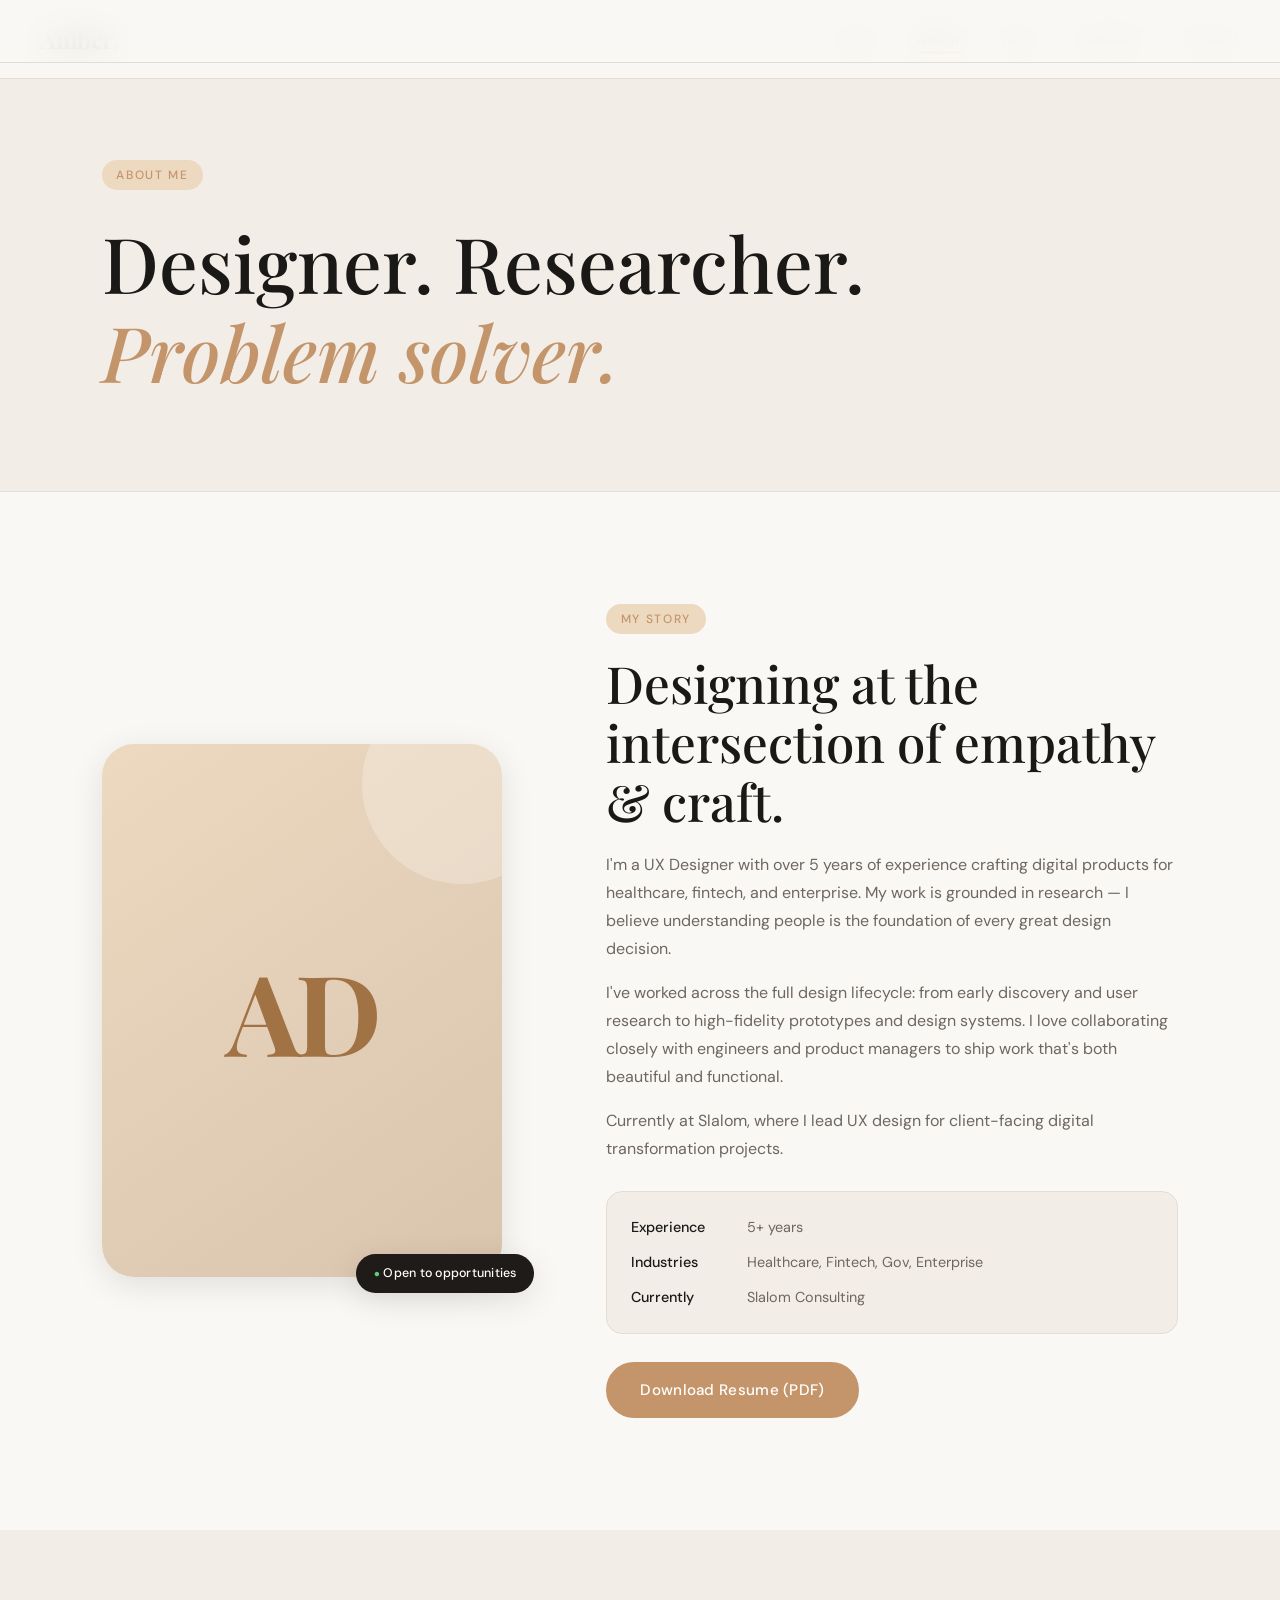
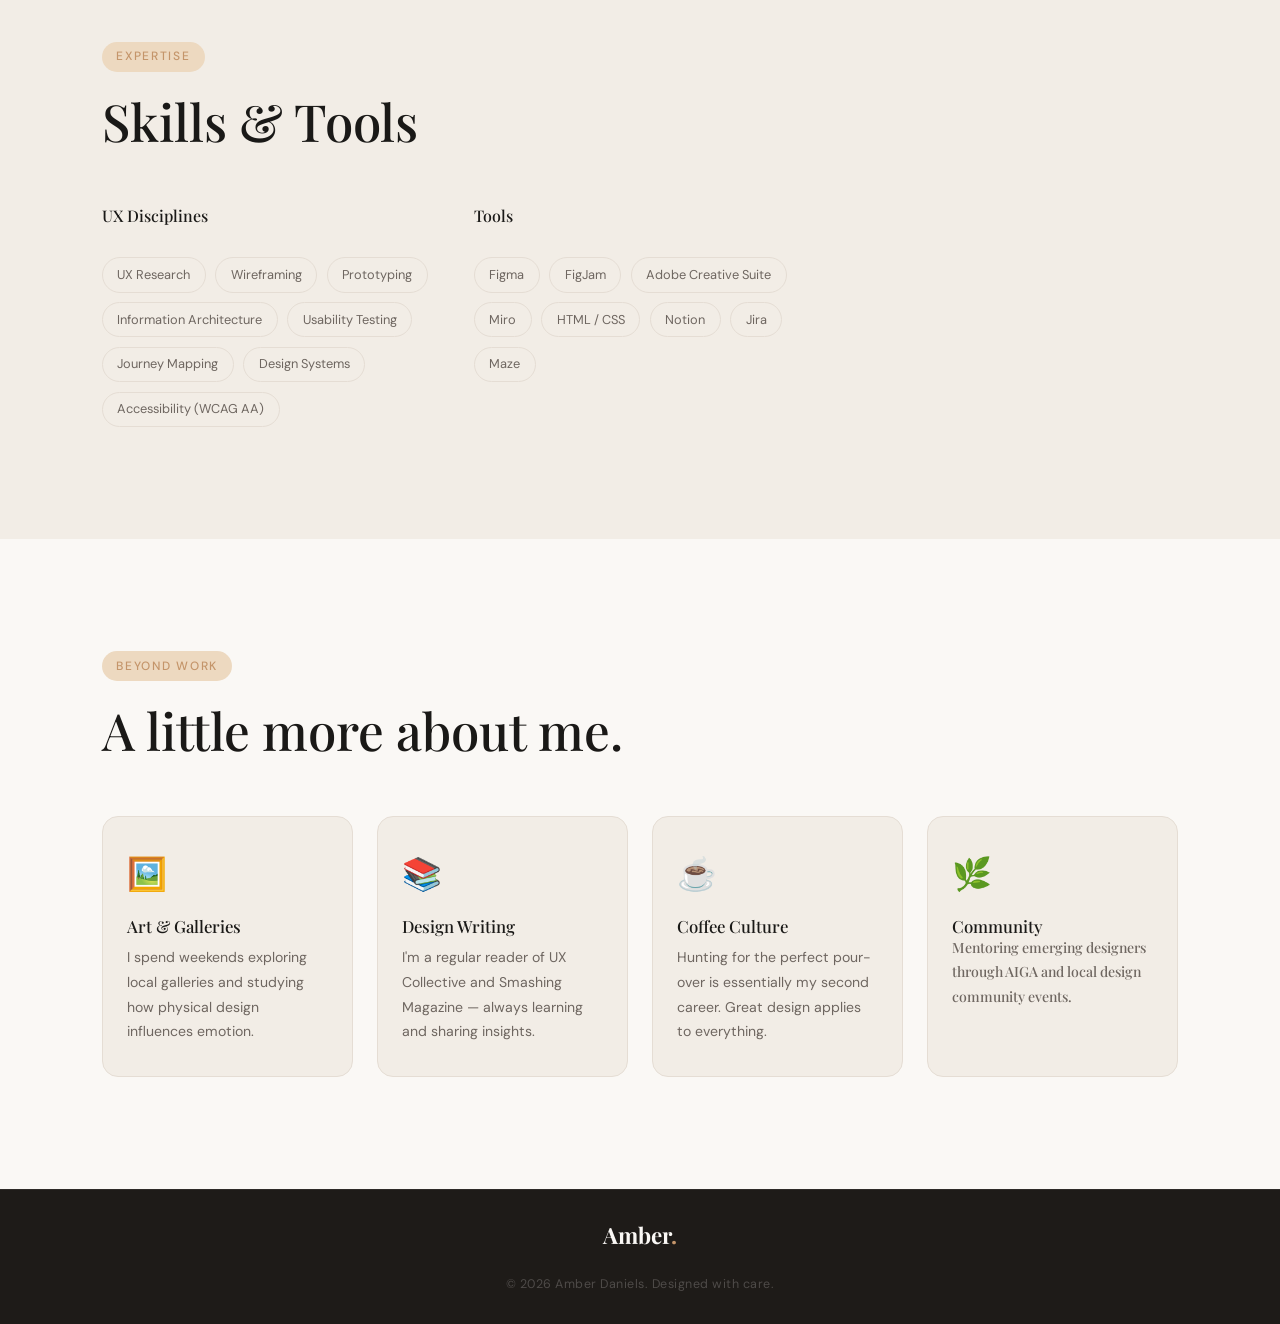
==== about.html @ ccea14ee "feat: expand to full UX portfolio per PRD — multi-page site, weather widget, contact form, case stud" ====
<!DOCTYPE html>
<html lang="en">
<head>
  <meta charset="UTF-8" />
  <meta name="viewport" content="width=device-width, initial-scale=1.0" />
  <title>About — Amber Daniels, UX Designer</title>
  <meta name="description" content="Learn about Amber Daniels — a UX Designer with a passion for human-centered design, research, and accessibility." />
  <meta property="og:title" content="About — Amber Daniels, UX Designer" />
  <meta property="og:type" content="website" />
  <link rel="preconnect" href="https://fonts.googleapis.com" />
  <link rel="preconnect" href="https://fonts.gstatic.com" crossorigin />
  <link href="https://fonts.googleapis.com/css2?family=Playfair+Display:ital,wght@0,400;0,500;0,700;1,400&family=DM+Sans:opsz,wght@9..40,300;9..40,400;9..40,500&display=swap" rel="stylesheet" />
  <link rel="stylesheet" href="css/styles.css" />
</head>
<body>

  <!-- ── Navigation ── -->
  <nav aria-label="Main navigation">
    <a href="index.html" class="nav-logo">Amber<span>.</span></a>
    <ul class="nav-links">
      <li><a href="index.html">Home</a></li>
      <li><a href="about.html" class="nav-active">About</a></li>
      <li><a href="work.html">Work</a></li>
      <li><a href="feedback.html">Feedback</a></li>
      <li><a href="contact.html">Contact</a></li>
    </ul>
  </nav>

  <!-- ── Page Hero ── -->
  <section class="page-hero">
    <div class="container">
      <span class="section-tag">About Me</span>
      <h1>Designer. Researcher.<br><em>Problem solver.</em></h1>
    </div>
  </section>

  <!-- ── Bio & Photo ── -->
  <section class="section about-section">
    <div class="container about-grid">

      <div class="about-visual">
        <div class="about-img-placeholder" aria-label="Amber Daniels profile photo">AD</div>
        <div class="about-tag-pill">Open to opportunities</div>
      </div>

      <div class="about-text">
        <span class="section-tag">My Story</span>
        <h2>Designing at the intersection of empathy &amp; craft.</h2>
        <p>I'm a UX Designer with over 5 years of experience crafting digital products for healthcare, fintech, and enterprise. My work is grounded in research — I believe understanding people is the foundation of every great design decision.</p>
        <p>I've worked across the full design lifecycle: from early discovery and user research to high-fidelity prototypes and design systems. I love collaborating closely with engineers and product managers to ship work that's both beautiful and functional.</p>
        <p>Currently at Slalom, where I lead UX design for client-facing digital transformation projects.</p>

        <div class="about-details">
          <div class="about-detail-item">
            <span class="about-detail-label">Experience</span>
            <span>5+ years</span>
          </div>
          <div class="about-detail-item">
            <span class="about-detail-label">Industries</span>
            <span>Healthcare, Fintech, Gov, Enterprise</span>
          </div>
          <div class="about-detail-item">
            <span class="about-detail-label">Currently</span>
            <span>Slalom Consulting</span>
          </div>
        </div>

        <a href="#" class="btn" download>Download Resume (PDF)</a>
      </div>

    </div>
  </section>

  <!-- ── Skills ── -->
  <section class="section skills-section">
    <div class="container">
      <div class="section-header">
        <span class="section-tag">Expertise</span>
        <h2>Skills &amp; Tools</h2>
      </div>
      <div class="skills-categories">

        <div class="skills-group">
          <h3>UX Disciplines</h3>
          <div class="skills-list">
            <span class="skill-chip">UX Research</span>
            <span class="skill-chip">Wireframing</span>
            <span class="skill-chip">Prototyping</span>
            <span class="skill-chip">Information Architecture</span>
            <span class="skill-chip">Usability Testing</span>
            <span class="skill-chip">Journey Mapping</span>
            <span class="skill-chip">Design Systems</span>
            <span class="skill-chip">Accessibility (WCAG AA)</span>
          </div>
        </div>

        <div class="skills-group">
          <h3>Tools</h3>
          <div class="skills-list">
            <span class="skill-chip">Figma</span>
            <span class="skill-chip">FigJam</span>
            <span class="skill-chip">Adobe Creative Suite</span>
            <span class="skill-chip">Miro</span>
            <span class="skill-chip">HTML / CSS</span>
            <span class="skill-chip">Notion</span>
            <span class="skill-chip">Jira</span>
            <span class="skill-chip">Maze</span>
          </div>
        </div>

      </div>
    </div>
  </section>

  <!-- ── Personal Interests ── -->
  <section class="section interests-section">
    <div class="container">
      <div class="section-header">
        <span class="section-tag">Beyond Work</span>
        <h2>A little more about me.</h2>
      </div>
      <div class="interests-grid">
        <div class="interest-card">
          <span class="interest-icon" aria-hidden="true">🖼️</span>
          <h3>Art &amp; Galleries</h3>
          <p>I spend weekends exploring local galleries and studying how physical design influences emotion.</p>
        </div>
        <div class="interest-card">
          <span class="interest-icon" aria-hidden="true">📚</span>
          <h3>Design Writing</h3>
          <p>I'm a regular reader of UX Collective and Smashing Magazine — always learning and sharing insights.</p>
        </div>
        <div class="interest-card">
          <span class="interest-icon" aria-hidden="true">☕</span>
          <h3>Coffee Culture</h3>
          <p>Hunting for the perfect pour-over is essentially my second career. Great design applies to everything.</p>
        </div>
        <div class="interest-card">
          <span class="interest-icon" aria-hidden="true">🌿</span>
          <h3>Community</span>
          <p>Mentoring emerging designers through AIGA and local design community events.</p>
        </div>
      </div>
    </div>
  </section>

  <!-- ── Footer ── -->
  <footer>
    <div class="container footer-inner">
      <div class="footer-logo">Amber<span>.</span></div>
      <nav class="footer-nav" aria-label="Footer navigation">
        <a href="about.html">About</a>
        <a href="work.html">Work</a>
        <a href="feedback.html">Feedback</a>
        <a href="contact.html">Contact</a>
      </nav>
      <p class="footer-copy">&copy; 2026 Amber Daniels. Designed with care.</p>
    </div>
  </footer>

</body>
</html>
---- css/styles.css ----
/* ========================================
   AMBER DANIELS — UX Portfolio
   ======================================== */

*, *::before, *::after {
  box-sizing: border-box;
  margin: 0;
  padding: 0;
}

:root {
  --bg:           #FAF8F5;
  --bg-alt:       #F2EDE6;
  --bg-dark:      #1E1B18;
  --text:         #1A1917;
  --text-muted:   #6E6660;
  --accent:       #C4956A;
  --accent-light: #EDD9C0;
  --accent-dark:  #A07244;
  --border:       #E5DDD4;
  --radius-sm:    8px;
  --radius-md:    16px;
  --radius-lg:    32px;
  --radius-full:  9999px;
  --transition:   0.3s cubic-bezier(0.4, 0, 0.2, 1);
  --shadow-sm:    0 2px 8px rgba(0,0,0,0.06);
  --shadow-md:    0 8px 32px rgba(0,0,0,0.10);
  --shadow-lg:    0 24px 64px rgba(0,0,0,0.12);
  --max-width:    1140px;
}

html {
  scroll-behavior: smooth;
  font-size: 16px;
}

body {
  background-color: var(--bg);
  color: var(--text);
  font-family: 'DM Sans', sans-serif;
  font-weight: 400;
  line-height: 1.6;
  -webkit-font-smoothing: antialiased;
}

/* ── Typography ───────────────────────── */

h1, h2, h3 {
  font-family: 'Playfair Display', Georgia, serif;
  line-height: 1.15;
  font-weight: 500;
}

h1 { font-size: clamp(2.4rem, 5.5vw, 4.5rem); }
h2 { font-size: clamp(1.8rem, 3.5vw, 3rem); }
h3 { font-size: 1.25rem; }

em { font-style: italic; color: var(--accent); }

p {
  color: var(--text-muted);
  line-height: 1.75;
}

a { color: inherit; text-decoration: none; }

/* ── Layout Helpers ───────────────────── */

.container {
  width: 100%;
  max-width: var(--max-width);
  margin: 0 auto;
  padding: 0 2rem;
}

.section {
  padding: 7rem 0;
}

.section-sm {
  padding: 3rem 0;
}

.section-tag {
  display: inline-block;
  font-size: 0.75rem;
  font-weight: 500;
  letter-spacing: 0.14em;
  text-transform: uppercase;
  color: var(--accent);
  background: var(--accent-light);
  padding: 0.35rem 0.9rem;
  border-radius: var(--radius-full);
  margin-bottom: 1.25rem;
}

.section-header {
  margin-bottom: 3.5rem;
}

.section-header p {
  margin-top: 0.75rem;
  max-width: 52ch;
}

.section-cta {
  text-align: center;
  margin-top: 3rem;
}

/* ── Focus Styles (Accessibility) ─────── */

:focus-visible {
  outline: 2.5px solid var(--accent);
  outline-offset: 3px;
  border-radius: var(--radius-sm);
}

/* ── Buttons ──────────────────────────── */

.btn {
  display: inline-flex;
  align-items: center;
  gap: 0.5rem;
  background: var(--accent);
  color: #fff;
  font-family: 'DM Sans', sans-serif;
  font-size: 0.95rem;
  font-weight: 500;
  padding: 0.85rem 2rem;
  border-radius: var(--radius-full);
  border: 2px solid var(--accent);
  cursor: pointer;
  transition: background var(--transition), transform var(--transition), box-shadow var(--transition);
  letter-spacing: 0.02em;
}

.btn:hover {
  background: var(--accent-dark);
  border-color: var(--accent-dark);
  transform: translateY(-2px);
  box-shadow: 0 8px 24px rgba(196, 149, 106, 0.35);
}

.btn-outline {
  background: transparent;
  color: var(--accent);
}

.btn-outline:hover {
  background: var(--accent);
  color: #fff;
}

/* ── Navigation ───────────────────────── */

nav {
  position: fixed;
  top: 0;
  left: 0;
  right: 0;
  z-index: 100;
  display: flex;
  align-items: center;
  justify-content: space-between;
  padding: 1.25rem 2.5rem;
  background: rgba(250, 248, 245, 0.88);
  backdrop-filter: blur(16px);
  -webkit-backdrop-filter: blur(16px);
  border-bottom: 1px solid var(--border);
}

.nav-logo {
  font-family: 'Playfair Display', serif;
  font-size: 1.5rem;
  font-weight: 700;
  color: var(--text);
  letter-spacing: -0.02em;
}

.nav-logo span { color: var(--accent); }

.nav-links {
  list-style: none;
  display: flex;
  gap: 2rem;
}

.nav-links a {
  font-size: 0.9rem;
  font-weight: 400;
  color: var(--text-muted);
  letter-spacing: 0.02em;
  transition: color var(--transition);
  position: relative;
  padding-bottom: 2px;
}

.nav-links a::after {
  content: '';
  position: absolute;
  left: 0;
  bottom: -3px;
  width: 0;
  height: 1.5px;
  background: var(--accent);
  transition: width var(--transition);
}

.nav-links a:hover,
.nav-links a.nav-active {
  color: var(--text);
}

.nav-links a.nav-active::after,
.nav-links a:hover::after {
  width: 100%;
}

/* ── Page Hero (inner pages) ──────────── */

.page-hero {
  padding: 10rem 0 5rem;
  background: var(--bg-alt);
  border-bottom: 1px solid var(--border);
}

.page-hero h1 {
  margin-top: 0.5rem;
  margin-bottom: 1rem;
}

.page-hero p {
  font-size: 1.1rem;
  max-width: 50ch;
}

.back-link {
  display: inline-block;
  font-size: 0.9rem;
  color: var(--text-muted);
  margin-bottom: 1.5rem;
  transition: color var(--transition);
}

.back-link:hover { color: var(--accent); }

/* ── Hero (Home) ──────────────────────── */

.hero {
  min-height: 100vh;
  display: flex;
  align-items: center;
  justify-content: space-between;
  gap: 4rem;
  padding: 8rem 3rem 5rem;
  max-width: var(--max-width);
  margin: 0 auto;
  position: relative;
}

.hero-content {
  position: relative;
  z-index: 2;
  max-width: 580px;
  flex-shrink: 0;
}

.hero-eyebrow {
  display: inline-block;
  font-size: 0.8rem;
  font-weight: 500;
  letter-spacing: 0.16em;
  text-transform: uppercase;
  color: var(--accent);
  margin-bottom: 1.5rem;
}

.hero h1 { margin-bottom: 1.5rem; letter-spacing: -0.02em; }
.hero p  { font-size: 1.1rem; margin-bottom: 2.5rem; max-width: 46ch; }

.hero-ctas {
  display: flex;
  gap: 1rem;
  flex-wrap: wrap;
}

/* Profile area */
.hero-profile {
  position: relative;
  flex-shrink: 0;
}

.profile-img-wrap {
  position: relative;
  z-index: 2;
}

.profile-img-placeholder {
  width: 340px;
  height: 420px;
  border-radius: var(--radius-lg);
  background: linear-gradient(145deg, var(--accent-light) 0%, #D9C4AE 100%);
  display: flex;
  align-items: center;
  justify-content: center;
  font-family: 'Playfair Display', serif;
  font-size: 5rem;
  font-weight: 700;
  color: var(--accent-dark);
  letter-spacing: -0.04em;
  box-shadow: var(--shadow-lg);
  position: relative;
  overflow: hidden;
}

.profile-img-placeholder::before {
  content: '';
  position: absolute;
  width: 180px;
  height: 180px;
  border-radius: 50%;
  background: rgba(255,255,255,0.25);
  top: -50px;
  right: -50px;
}

/* Decorative circles */
.hero-decoration {
  position: absolute;
  inset: 0;
  pointer-events: none;
}

.circle {
  position: absolute;
  border-radius: 50%;
}

.circle-1 {
  width: 400px;
  height: 400px;
  right: -80px;
  top: 50%;
  transform: translateY(-50%);
  background: radial-gradient(circle at 30% 30%, var(--accent-light), transparent 70%);
  opacity: 0.5;
}

.circle-2 {
  width: 220px;
  height: 220px;
  right: 120px;
  top: 60%;
  transform: translateY(-50%);
  background: radial-gradient(circle, var(--accent-light), transparent 70%);
  opacity: 0.35;
  animation: float 6s ease-in-out infinite;
}

@keyframes float {
  0%, 100% { transform: translateY(-50%) translateX(0); }
  50%       { transform: translateY(-55%) translateX(-12px); }
}

/* ── Quick Intro Strip ────────────────── */

.intro-strip {
  background: var(--bg-dark);
  color: #fff;
}

.intro-grid {
  display: grid;
  grid-template-columns: repeat(4, 1fr);
  gap: 2rem;
}

.intro-item {
  display: flex;
  flex-direction: column;
  gap: 0.4rem;
}

.intro-icon { font-size: 1.6rem; }

.intro-item strong {
  font-size: 1rem;
  font-weight: 500;
  color: #fff;
}

.intro-item p {
  font-size: 0.85rem;
  color: rgba(255,255,255,0.5);
  max-width: none;
}

/* ── Work / Portfolio ─────────────────── */

.work-section { background: var(--bg-alt); }

.work-grid {
  display: grid;
  grid-template-columns: repeat(auto-fill, minmax(300px, 1fr));
  gap: 2rem;
}

.work-grid--full {
  grid-template-columns: 1fr;
  max-width: 800px;
}

.work-card {
  background: var(--bg);
  border-radius: var(--radius-md);
  overflow: hidden;
  border: 1px solid var(--border);
  transition: transform var(--transition), box-shadow var(--transition);
}

.work-card--large .work-card-img {
  aspect-ratio: 16 / 7;
}

.work-card:hover {
  transform: translateY(-6px);
  box-shadow: var(--shadow-lg);
}

.work-card-img-link {
  display: block;
}

.work-card-img {
  width: 100%;
  aspect-ratio: 4 / 3;
  position: relative;
  overflow: hidden;
  display: flex;
  align-items: center;
  justify-content: center;
}

.work-card-hover-label {
  position: absolute;
  inset: 0;
  display: flex;
  align-items: center;
  justify-content: center;
  font-size: 0.85rem;
  font-weight: 500;
  letter-spacing: 0.05em;
  color: var(--text);
  background: rgba(250, 248, 245, 0.75);
  opacity: 0;
  transition: opacity var(--transition);
  backdrop-filter: blur(4px);
}

.work-card:hover .work-card-hover-label { opacity: 1; }

.work-card-body { padding: 1.75rem; }

.work-tag {
  font-size: 0.72rem;
  font-weight: 500;
  letter-spacing: 0.12em;
  text-transform: uppercase;
  color: var(--accent);
  display: block;
  margin-bottom: 0.6rem;
}

.work-card-body h3 { margin-bottom: 0.5rem; }

.work-card-body p {
  font-size: 0.9rem;
  max-width: none;
  margin-bottom: 1rem;
}

.work-meta {
  display: flex;
  gap: 1.25rem;
  flex-wrap: wrap;
  font-size: 0.8rem;
  color: var(--text-muted);
  margin-bottom: 1.25rem;
  border-top: 1px solid var(--border);
  padding-top: 1rem;
}

.work-card-link {
  font-size: 0.88rem;
  font-weight: 500;
  color: var(--accent);
  letter-spacing: 0.04em;
  transition: color var(--transition);
}

.work-card-link:hover { color: var(--accent-dark); }

/* ── About Page ───────────────────────── */

.about-section { background: var(--bg); }

.about-grid {
  display: grid;
  grid-template-columns: 1fr 1.5fr;
  gap: 6rem;
  align-items: start;
}

.about-visual { position: relative; }

.about-img-placeholder {
  width: 100%;
  aspect-ratio: 3 / 4;
  max-width: 400px;
  background: linear-gradient(145deg, var(--accent-light) 0%, #D9C4AE 100%);
  border-radius: var(--radius-lg);
  display: flex;
  align-items: center;
  justify-content: center;
  font-family: 'Playfair Display', serif;
  font-size: 6rem;
  font-weight: 700;
  color: var(--accent-dark);
  letter-spacing: -0.04em;
  box-shadow: var(--shadow-md);
  position: relative;
  overflow: hidden;
}

.about-img-placeholder::before {
  content: '';
  position: absolute;
  width: 200px;
  height: 200px;
  border-radius: 50%;
  background: rgba(255,255,255,0.25);
  top: -60px;
  right: -60px;
}

.about-tag-pill {
  position: absolute;
  bottom: -1rem;
  right: -1rem;
  background: var(--bg-dark);
  color: #fff;
  font-size: 0.78rem;
  font-weight: 500;
  padding: 0.6rem 1.1rem;
  border-radius: var(--radius-full);
  white-space: nowrap;
  box-shadow: var(--shadow-md);
  letter-spacing: 0.02em;
}

.about-tag-pill::before {
  content: '● ';
  color: #5ECC7B;
  font-size: 0.65rem;
}

.about-text h2 { margin-bottom: 1.25rem; }
.about-text p  { margin-bottom: 1rem; max-width: none; }

.about-details {
  display: flex;
  flex-direction: column;
  gap: 0.75rem;
  margin: 1.75rem 0;
  padding: 1.5rem;
  background: var(--bg-alt);
  border-radius: var(--radius-md);
  border: 1px solid var(--border);
}

.about-detail-item {
  display: flex;
  gap: 1rem;
  font-size: 0.9rem;
}

.about-detail-label {
  font-weight: 500;
  color: var(--text);
  min-width: 100px;
  flex-shrink: 0;
}

.about-detail-item span:last-child {
  color: var(--text-muted);
}

/* ── Skills Section ───────────────────── */

.skills-section { background: var(--bg-alt); }

.skills-categories {
  display: grid;
  grid-template-columns: repeat(auto-fill, minmax(320px, 1fr));
  gap: 2.5rem;
}

.skills-group h3 {
  margin-bottom: 1.25rem;
  font-size: 1rem;
  color: var(--text);
}

.skills-list {
  display: flex;
  flex-wrap: wrap;
  gap: 0.6rem;
}

.skill-chip {
  font-size: 0.8rem;
  font-weight: 400;
  color: var(--text-muted);
  background: var(--bg);
  border: 1px solid var(--border);
  padding: 0.4rem 0.9rem;
  border-radius: var(--radius-full);
  transition: background var(--transition), color var(--transition), border-color var(--transition);
}

.skill-chip:hover {
  background: var(--accent-light);
  color: var(--accent-dark);
  border-color: var(--accent-light);
}

/* ── Interests ────────────────────────── */

.interests-section { background: var(--bg); }

.interests-grid {
  display: grid;
  grid-template-columns: repeat(auto-fill, minmax(220px, 1fr));
  gap: 1.5rem;
}

.interest-card {
  background: var(--bg-alt);
  border: 1px solid var(--border);
  border-radius: var(--radius-md);
  padding: 2rem 1.5rem;
  transition: transform var(--transition), box-shadow var(--transition);
}

.interest-card:hover {
  transform: translateY(-4px);
  box-shadow: var(--shadow-sm);
}

.interest-icon {
  font-size: 2rem;
  display: block;
  margin-bottom: 1rem;
}

.interest-card h3 {
  margin-bottom: 0.6rem;
  font-size: 1.05rem;
}

.interest-card p {
  font-size: 0.88rem;
  max-width: none;
}

/* ── Weather Widget ───────────────────── */

.weather-section { background: var(--bg); border-top: 1px solid var(--border); border-bottom: 1px solid var(--border); }

.weather-widget {
  display: flex;
  justify-content: center;
}

.weather-inner {
  display: inline-flex;
  align-items: center;
  gap: 1.25rem;
  background: var(--bg-alt);
  border: 1px solid var(--border);
  border-radius: var(--radius-full);
  padding: 0.85rem 1.75rem;
  box-shadow: var(--shadow-sm);
}

.weather-icon { font-size: 2rem; }

.weather-info {
  display: flex;
  flex-direction: column;
  gap: 0.1rem;
}

.weather-temp {
  font-family: 'Playfair Display', serif;
  font-size: 1.4rem;
  font-weight: 500;
  color: var(--text);
}

.weather-desc {
  font-size: 0.82rem;
  color: var(--text-muted);
}

.weather-location {
  font-size: 0.78rem;
  color: var(--text-muted);
}

.weather-loading {
  font-size: 0.85rem;
  color: var(--text-muted);
  padding: 0.85rem 1.75rem;
}

/* ── Testimonials / Feedback ──────────── */

.feedback-preview-section { background: var(--bg-alt); }
.feedback-section { background: var(--bg); }

.feedback-category {
  margin-bottom: 4rem;
}

.feedback-category:last-child { margin-bottom: 0; }

.feedback-category-title {
  font-family: 'DM Sans', sans-serif;
  font-size: 0.78rem;
  font-weight: 500;
  letter-spacing: 0.14em;
  text-transform: uppercase;
  color: var(--text-muted);
  margin-bottom: 1.5rem;
  padding-bottom: 0.75rem;
  border-bottom: 1px solid var(--border);
}

.quotes-grid {
  display: grid;
  gap: 1.5rem;
}

.quotes-grid--2 { grid-template-columns: repeat(auto-fill, minmax(320px, 1fr)); }
.quotes-grid--3 { grid-template-columns: repeat(auto-fill, minmax(280px, 1fr)); }

.quote-card {
  background: var(--bg);
  border: 1px solid var(--border);
  border-radius: var(--radius-md);
  padding: 2rem;
  transition: transform var(--transition), box-shadow var(--transition);
}

.feedback-preview-section .quote-card { background: var(--bg-alt); }

.quote-card:hover {
  transform: translateY(-4px);
  box-shadow: var(--shadow-md);
}

.quote-text {
  font-size: 1rem;
  color: var(--text);
  line-height: 1.7;
  font-style: italic;
  margin-bottom: 1.5rem;
  max-width: none;
}

.quote-author {
  display: flex;
  align-items: center;
  gap: 0.85rem;
}

.quote-avatar {
  width: 40px;
  height: 40px;
  border-radius: 50%;
  background: var(--accent-light);
  color: var(--accent-dark);
  font-size: 0.72rem;
  font-weight: 600;
  display: flex;
  align-items: center;
  justify-content: center;
  letter-spacing: 0.04em;
  flex-shrink: 0;
}

.quote-author strong {
  display: block;
  font-size: 0.9rem;
  color: var(--text);
}

.quote-author span {
  display: block;
  font-size: 0.78rem;
  color: var(--text-muted);
}

/* ── Contact Page ─────────────────────── */

.contact-page-section { background: var(--bg); }

.contact-page-grid {
  display: grid;
  grid-template-columns: 1.3fr 1fr;
  gap: 6rem;
  align-items: start;
}

.contact-form-wrap h2 { margin-bottom: 1.75rem; }

.contact-form {
  display: flex;
  flex-direction: column;
  gap: 1.25rem;
}

.form-group {
  display: flex;
  flex-direction: column;
  gap: 0.4rem;
}

.form-group label {
  font-size: 0.88rem;
  font-weight: 500;
  color: var(--text);
}

.form-group label span { color: var(--accent); }

.form-group input,
.form-group textarea {
  width: 100%;
  padding: 0.8rem 1rem;
  font-family: 'DM Sans', sans-serif;
  font-size: 0.95rem;
  color: var(--text);
  background: var(--bg);
  border: 1.5px solid var(--border);
  border-radius: var(--radius-sm);
  transition: border-color var(--transition), box-shadow var(--transition);
  resize: vertical;
}

.form-group input:focus,
.form-group textarea:focus {
  outline: none;
  border-color: var(--accent);
  box-shadow: 0 0 0 3px rgba(196, 149, 106, 0.18);
}

.form-group input[aria-invalid="true"],
.form-group textarea[aria-invalid="true"] {
  border-color: #E05252;
}

.form-error {
  font-size: 0.8rem;
  color: #E05252;
  min-height: 1.1rem;
}

.form-success {
  background: #EAF7EE;
  color: #2E7D4F;
  border-radius: var(--radius-sm);
  padding: 1rem 1.25rem;
  font-size: 0.92rem;
}

.contact-info h2 { margin-bottom: 1rem; }
.contact-info h3 { margin-top: 2rem; margin-bottom: 1rem; font-size: 1rem; }

.contact-email-link {
  font-size: 1.05rem;
  color: var(--accent);
  font-weight: 500;
  border-bottom: 1px solid var(--accent-light);
  padding-bottom: 2px;
  transition: color var(--transition);
}

.contact-email-link:hover { color: var(--accent-dark); }

.social-links--vertical {
  display: flex;
  flex-direction: column;
  gap: 0.75rem;
}

.social-link-item {
  display: flex;
  align-items: center;
  gap: 0.75rem;
  font-size: 0.9rem;
  color: var(--text-muted);
  transition: color var(--transition);
  padding: 0.6rem 0;
  border-bottom: 1px solid var(--border);
}

.social-link-item:hover { color: var(--accent); }

.social-icon {
  width: 32px;
  height: 32px;
  border-radius: var(--radius-sm);
  background: var(--accent-light);
  color: var(--accent-dark);
  display: flex;
  align-items: center;
  justify-content: center;
  font-size: 0.72rem;
  font-weight: 700;
  letter-spacing: 0.02em;
  flex-shrink: 0;
}

.contact-availability {
  display: flex;
  align-items: center;
  gap: 0.75rem;
  margin-top: 2rem;
  padding: 1rem 1.25rem;
  background: var(--bg-alt);
  border-radius: var(--radius-md);
  border: 1px solid var(--border);
}

.availability-dot {
  width: 10px;
  height: 10px;
  border-radius: 50%;
  background: #5ECC7B;
  flex-shrink: 0;
  animation: pulse-dot 2s ease-in-out infinite;
}

@keyframes pulse-dot {
  0%, 100% { box-shadow: 0 0 0 0 rgba(94, 204, 123, 0.5); }
  50%       { box-shadow: 0 0 0 6px rgba(94, 204, 123, 0); }
}

.contact-availability p {
  font-size: 0.88rem;
  color: var(--text);
  max-width: none;
}

/* ── Case Study Pages ─────────────────── */

.cs-hero { background: var(--bg-dark); color: #FAF8F5; }

.cs-hero h1,
.cs-hero .cs-subtitle { color: #FAF8F5; }

.cs-hero .section-tag {
  background: rgba(196, 149, 106, 0.2);
  color: var(--accent-light);
}

.cs-hero .work-tag {
  color: var(--accent-light);
}

.cs-hero .back-link {
  color: rgba(250,248,245,0.55);
}

.cs-hero .back-link:hover { color: var(--accent-light); }

.cs-subtitle {
  font-size: 1.15rem;
  color: rgba(250,248,245,0.7);
  margin-top: 0.75rem;
  margin-bottom: 2rem;
  max-width: 54ch;
}

.cs-meta-bar {
  display: flex;
  gap: 2.5rem;
  flex-wrap: wrap;
  padding-top: 1.75rem;
  border-top: 1px solid rgba(255,255,255,0.1);
}

.cs-meta-item {
  display: flex;
  flex-direction: column;
  gap: 0.2rem;
}

.cs-meta-label {
  font-size: 0.72rem;
  letter-spacing: 0.12em;
  text-transform: uppercase;
  color: rgba(250,248,245,0.45);
}

.cs-meta-item span:last-child {
  font-size: 0.9rem;
  color: rgba(250,248,245,0.85);
}

.cs-hero-img {
  width: 100%;
  height: 420px;
}

.cs-body {
  padding: 5rem 2rem;
}

.cs-section {
  margin-bottom: 5rem;
  max-width: 760px;
}

.cs-section .section-tag { margin-bottom: 0.75rem; }

.cs-section h2 { margin-bottom: 1.25rem; }

.cs-section p {
  max-width: none;
  margin-bottom: 1rem;
}

.cs-callout {
  background: var(--bg-alt);
  border-left: 3px solid var(--accent);
  border-radius: 0 var(--radius-sm) var(--radius-sm) 0;
  padding: 1rem 1.25rem;
  font-size: 0.92rem;
  color: var(--text);
  margin-bottom: 1rem;
}

.cs-artifact-grid {
  display: grid;
  grid-template-columns: repeat(auto-fill, minmax(280px, 1fr));
  gap: 1.5rem;
  margin: 2rem 0;
}

.cs-artifact p {
  font-size: 0.82rem;
  margin-top: 0.6rem;
  text-align: center;
  color: var(--text-muted);
  max-width: none;
}

.cs-artifact-img {
  width: 100%;
  aspect-ratio: 4 / 3;
  border-radius: var(--radius-md);
  border: 1px solid var(--border);
}

.cs-results-grid {
  display: grid;
  grid-template-columns: repeat(3, 1fr);
  gap: 1.5rem;
  margin-top: 1.5rem;
}

.cs-result-card {
  background: var(--bg-alt);
  border: 1px solid var(--border);
  border-radius: var(--radius-md);
  padding: 2rem 1.5rem;
  text-align: center;
}

.cs-result-number {
  display: block;
  font-family: 'Playfair Display', serif;
  font-size: 2.5rem;
  font-weight: 700;
  color: var(--accent);
  margin-bottom: 0.5rem;
}

.cs-result-card p {
  font-size: 0.85rem;
  text-align: center;
  max-width: none;
}

.cs-nav-links {
  display: flex;
  justify-content: space-between;
  align-items: center;
  flex-wrap: wrap;
  gap: 1rem;
  padding-top: 3rem;
  border-top: 1px solid var(--border);
}

/* ── Footer ───────────────────────────── */

footer {
  background: var(--bg-dark);
  padding: 3rem 2rem;
}

.footer-inner {
  display: flex;
  flex-direction: column;
  align-items: center;
  gap: 1.25rem;
  text-align: center;
}

.footer-logo {
  font-family: 'Playfair Display', serif;
  font-size: 1.4rem;
  font-weight: 700;
  color: #FAF8F5;
}

.footer-logo span { color: var(--accent); }

.footer-nav {
  display: flex;
  gap: 2rem;
  flex-wrap: wrap;
  justify-content: center;
}

.footer-nav a {
  font-size: 0.85rem;
  color: rgba(250,248,245,0.45);
  letter-spacing: 0.04em;
  transition: color var(--transition);
}

.footer-nav a:hover { color: var(--accent-light); }

.footer-copy {
  font-size: 0.78rem;
  color: rgba(250,248,245,0.22);
  max-width: none;
  letter-spacing: 0.04em;
}

/* ── Responsive ───────────────────────── */

@media (max-width: 1024px) {
  .hero {
    gap: 3rem;
    padding: 8rem 2rem 5rem;
  }

  .profile-img-placeholder {
    width: 280px;
    height: 340px;
  }
}

@media (max-width: 900px) {
  .hero {
    flex-direction: column;
    min-height: auto;
    padding-top: 8rem;
    text-align: center;
    align-items: center;
  }

  .hero-ctas { justify-content: center; }
  .hero p    { margin-left: auto; margin-right: auto; }

  .about-grid,
  .contact-page-grid {
    grid-template-columns: 1fr;
    gap: 3rem;
  }

  .about-visual { max-width: 340px; margin: 0 auto; }
  .about-tag-pill { right: 0; }

  .intro-grid {
    grid-template-columns: repeat(2, 1fr);
  }

  .cs-results-grid {
    grid-template-columns: 1fr;
  }
}

@media (max-width: 640px) {
  nav {
    padding: 1rem 1.5rem;
  }

  .nav-links {
    gap: 1rem;
    font-size: 0.82rem;
  }

  .section { padding: 4rem 0; }
  .page-hero { padding: 8rem 0 3.5rem; }

  .work-grid,
  .work-grid--full {
    grid-template-columns: 1fr;
  }

  .circle-1 {
    width: 240px;
    height: 240px;
  }

  .circle-2 { display: none; }

  .cs-meta-bar { gap: 1.5rem; }

  .intro-grid {
    grid-template-columns: 1fr;
    gap: 1.5rem;
  }

  .quotes-grid--2,
  .quotes-grid--3 {
    grid-template-columns: 1fr;
  }
}


*, *::before, *::after {
  box-sizing: border-box;
  margin: 0;
  padding: 0;
}

:root {
  --bg:           #FAF8F5;
  --bg-alt:       #F2EDE6;
  --bg-dark:      #1E1B18;
  --text:         #1A1917;
  --text-muted:   #6E6660;
  --accent:       #C4956A;
  --accent-light: #EDD9C0;
  --accent-dark:  #A07244;
  --border:       #E5DDD4;
  --radius-sm:    8px;
  --radius-md:    16px;
  --radius-lg:    32px;
  --radius-full:  9999px;
  --transition:   0.3s cubic-bezier(0.4, 0, 0.2, 1);
  --shadow-sm:    0 2px 8px rgba(0,0,0,0.06);
  --shadow-md:    0 8px 32px rgba(0,0,0,0.10);
  --shadow-lg:    0 24px 64px rgba(0,0,0,0.12);
  --max-width:    1140px;
}

html {
  scroll-behavior: smooth;
  font-size: 16px;
}

body {
  background-color: var(--bg);
  color: var(--text);
  font-family: 'DM Sans', sans-serif;
  font-weight: 400;
  line-height: 1.6;
  -webkit-font-smoothing: antialiased;
}

/* ── Typography ───────────────────────── */

h1, h2, h3 {
  font-family: 'Playfair Display', Georgia, serif;
  line-height: 1.15;
  font-weight: 500;
}

h1 { font-size: clamp(2.6rem, 6vw, 5rem); }
h2 { font-size: clamp(2rem, 4vw, 3.2rem); }
h3 { font-size: 1.35rem; }

em { font-style: italic; color: var(--accent); }

p {
  color: var(--text-muted);
  max-width: 56ch;
  line-height: 1.75;
}

a { color: inherit; text-decoration: none; }

/* ── Layout Helpers ───────────────────── */

.container {
  width: 100%;
  max-width: var(--max-width);
  margin: 0 auto;
  padding: 0 2rem;
}

.section {
  padding: 7rem 0;
}

.section-tag {
  display: inline-block;
  font-size: 0.75rem;
  font-weight: 500;
  letter-spacing: 0.14em;
  text-transform: uppercase;
  color: var(--accent);
  background: var(--accent-light);
  padding: 0.35rem 0.9rem;
  border-radius: var(--radius-full);
  margin-bottom: 1.25rem;
}

.section-header {
  margin-bottom: 3.5rem;
}

/* ── Buttons ──────────────────────────── */

.btn {
  display: inline-flex;
  align-items: center;
  gap: 0.5rem;
  background: var(--accent);
  color: #fff;
  font-family: 'DM Sans', sans-serif;
  font-size: 0.95rem;
  font-weight: 500;
  padding: 0.85rem 2rem;
  border-radius: var(--radius-full);
  border: 2px solid var(--accent);
  cursor: pointer;
  transition: background var(--transition), transform var(--transition), box-shadow var(--transition);
  letter-spacing: 0.02em;
}

.btn:hover {
  background: var(--accent-dark);
  border-color: var(--accent-dark);
  transform: translateY(-2px);
  box-shadow: 0 8px 24px rgba(196, 149, 106, 0.35);
}

.btn-outline {
  background: transparent;
  color: var(--accent);
}

.btn-outline:hover {
  background: var(--accent);
  color: #fff;
}

/* ── Navigation ───────────────────────── */

nav {
  position: fixed;
  top: 0;
  left: 0;
  right: 0;
  z-index: 100;
  display: flex;
  align-items: center;
  justify-content: space-between;
  padding: 1.25rem 2.5rem;
  background: rgba(250, 248, 245, 0.85);
  backdrop-filter: blur(16px);
  -webkit-backdrop-filter: blur(16px);
  border-bottom: 1px solid var(--border);
}

.nav-logo {
  font-family: 'Playfair Display', serif;
  font-size: 1.5rem;
  font-weight: 700;
  color: var(--text);
  letter-spacing: -0.02em;
}

.nav-logo span {
  color: var(--accent);
}

.nav-links {
  list-style: none;
  display: flex;
  gap: 2.5rem;
}

.nav-links a {
  font-size: 0.9rem;
  font-weight: 400;
  color: var(--text-muted);
  letter-spacing: 0.02em;
  transition: color var(--transition);
  position: relative;
}

.nav-links a::after {
  content: '';
  position: absolute;
  left: 0;
  bottom: -3px;
  width: 0;
  height: 1.5px;
  background: var(--accent);
  transition: width var(--transition);
}

.nav-links a:hover {
  color: var(--text);
}

.nav-links a:hover::after {
  width: 100%;
}

/* ── Hero ─────────────────────────────── */

.hero {
  min-height: 100vh;
  display: flex;
  align-items: center;
  padding: 8rem 2.5rem 5rem;
  max-width: var(--max-width);
  margin: 0 auto;
  position: relative;
  overflow: hidden;
}

.hero-content {
  position: relative;
  z-index: 2;
  max-width: 720px;
}

.hero-eyebrow {
  display: inline-block;
  font-size: 0.8rem;
  font-weight: 500;
  letter-spacing: 0.16em;
  text-transform: uppercase;
  color: var(--accent);
  margin-bottom: 1.5rem;
}

.hero h1 {
  margin-bottom: 1.5rem;
  letter-spacing: -0.02em;
}

.hero p {
  font-size: 1.15rem;
  margin-bottom: 2.5rem;
  max-width: 48ch;
}

/* Decorative shapes */
.hero-decoration {
  position: absolute;
  inset: 0;
  z-index: 1;
  pointer-events: none;
}

.circle {
  position: absolute;
  border-radius: 50%;
}

.circle-1 {
  width: 520px;
  height: 520px;
  right: -120px;
  top: 50%;
  transform: translateY(-50%);
  background: radial-gradient(circle at 30% 30%, var(--accent-light), transparent 70%);
  opacity: 0.6;
}

.circle-2 {
  width: 280px;
  height: 280px;
  right: 180px;
  top: 55%;
  transform: translateY(-50%);
  background: radial-gradient(circle, var(--accent-light), transparent 70%);
  opacity: 0.4;
  animation: float 6s ease-in-out infinite;
}

@keyframes float {
  0%, 100% { transform: translateY(-50%) translateX(0); }
  50%       { transform: translateY(-55%) translateX(-12px); }
}

/* Scroll hint */
.hero::after {
  content: 'scroll';
  position: absolute;
  bottom: 2.5rem;
  left: 50%;
  transform: translateX(-50%);
  font-size: 0.7rem;
  letter-spacing: 0.2em;
  text-transform: uppercase;
  color: var(--text-muted);
  opacity: 0.6;
}

/* ── Work / Portfolio ─────────────────── */

.work-section {
  background: var(--bg-alt);
}

.work-grid {
  display: grid;
  grid-template-columns: repeat(auto-fill, minmax(300px, 1fr));
  gap: 2rem;
}

.work-card {
  background: var(--bg);
  border-radius: var(--radius-md);
  overflow: hidden;
  border: 1px solid var(--border);
  transition: transform var(--transition), box-shadow var(--transition);
}

.work-card:hover {
  transform: translateY(-6px);
  box-shadow: var(--shadow-lg);
}

.work-card-img {
  width: 100%;
  aspect-ratio: 4 / 3;
  position: relative;
  overflow: hidden;
}

.work-card-img::after {
  content: 'View Project →';
  position: absolute;
  inset: 0;
  display: flex;
  align-items: center;
  justify-content: center;
  font-size: 0.85rem;
  font-weight: 500;
  letter-spacing: 0.05em;
  color: var(--text);
  background: rgba(250, 248, 245, 0.7);
  opacity: 0;
  transition: opacity var(--transition);
  backdrop-filter: blur(4px);
}

.work-card:hover .work-card-img::after {
  opacity: 1;
}

.work-card-body {
  padding: 1.5rem;
}

.work-tag {
  font-size: 0.72rem;
  font-weight: 500;
  letter-spacing: 0.12em;
  text-transform: uppercase;
  color: var(--accent);
  display: block;
  margin-bottom: 0.6rem;
}

.work-card-body h3 {
  margin-bottom: 0.5rem;
  font-size: 1.2rem;
}

.work-card-body p {
  font-size: 0.9rem;
  max-width: none;
}

/* ── About ────────────────────────────── */

.about-section {
  background: var(--bg);
}

.about-grid {
  display: grid;
  grid-template-columns: 1fr 1.4fr;
  gap: 6rem;
  align-items: center;
}

.about-visual {
  position: relative;
}

.about-img-placeholder {
  width: 100%;
  aspect-ratio: 3 / 4;
  background: linear-gradient(145deg, var(--accent-light) 0%, #D9C4AE 100%);
  border-radius: var(--radius-lg);
  display: flex;
  align-items: center;
  justify-content: center;
  font-family: 'Playfair Display', serif;
  font-size: 7rem;
  font-weight: 700;
  color: var(--accent-dark);
  letter-spacing: -0.04em;
  box-shadow: var(--shadow-md);
  position: relative;
  overflow: hidden;
}

.about-img-placeholder::before {
  content: '';
  position: absolute;
  width: 200px;
  height: 200px;
  border-radius: 50%;
  background: rgba(255,255,255,0.25);
  top: -60px;
  right: -60px;
}

.about-tag-pill {
  position: absolute;
  bottom: -1rem;
  right: -1.5rem;
  background: var(--bg-dark);
  color: #fff;
  font-size: 0.78rem;
  font-weight: 500;
  padding: 0.6rem 1.1rem;
  border-radius: var(--radius-full);
  white-space: nowrap;
  box-shadow: var(--shadow-md);
  letter-spacing: 0.02em;
}

.about-tag-pill::before {
  content: '● ';
  color: #5ECC7B;
  font-size: 0.65rem;
}

.about-text h2 {
  margin-bottom: 1.25rem;
}

.about-text p {
  margin-bottom: 1rem;
}

.skills-list {
  display: flex;
  flex-wrap: wrap;
  gap: 0.6rem;
  margin-top: 2rem;
}

.skill-chip {
  font-size: 0.8rem;
  font-weight: 400;
  color: var(--text-muted);
  background: var(--bg-alt);
  border: 1px solid var(--border);
  padding: 0.4rem 0.9rem;
  border-radius: var(--radius-full);
  transition: background var(--transition), color var(--transition), border-color var(--transition);
}

.skill-chip:hover {
  background: var(--accent-light);
  color: var(--accent-dark);
  border-color: var(--accent-light);
}

/* ── Contact ──────────────────────────── */

.contact-section {
  background: var(--bg-dark);
  color: #FAF8F5;
  text-align: center;
}

.contact-inner {
  display: flex;
  flex-direction: column;
  align-items: center;
}

.contact-section .section-tag {
  background: rgba(196, 149, 106, 0.2);
  color: var(--accent-light);
}

.contact-section h2 {
  color: #FAF8F5;
  margin-bottom: 1rem;
}

.contact-section p {
  color: rgba(250, 248, 245, 0.6);
  margin-bottom: 2.5rem;
}

.contact-section .btn-outline {
  color: var(--accent-light);
  border-color: var(--accent-light);
}

.contact-section .btn-outline:hover {
  background: var(--accent);
  border-color: var(--accent);
  color: #fff;
}

.social-links {
  display: flex;
  gap: 2rem;
  margin-top: 3rem;
  flex-wrap: wrap;
  justify-content: center;
}

.social-links a {
  font-size: 0.85rem;
  font-weight: 500;
  color: rgba(250, 248, 245, 0.45);
  letter-spacing: 0.06em;
  text-transform: uppercase;
  transition: color var(--transition);
}

.social-links a:hover {
  color: var(--accent-light);
}

/* ── Footer ───────────────────────────── */

footer {
  background: var(--bg-dark);
  border-top: 1px solid rgba(255,255,255,0.07);
  text-align: center;
  padding: 1.75rem 2rem;
}

footer p {
  font-size: 0.8rem;
  color: rgba(250, 248, 245, 0.25);
  max-width: none;
  letter-spacing: 0.04em;
}

/* ── Responsive ───────────────────────── */

@media (max-width: 900px) {
  .about-grid {
    grid-template-columns: 1fr;
    gap: 3rem;
  }

  .about-visual {
    max-width: 340px;
    margin: 0 auto;
  }

  .about-tag-pill {
    right: 0;
  }
}

@media (max-width: 640px) {
  nav {
    padding: 1rem 1.5rem;
  }

  .nav-links {
    gap: 1.5rem;
  }

  .hero {
    padding: 7rem 1.5rem 4rem;
  }

  .section {
    padding: 5rem 0;
  }

  .work-grid {
    grid-template-columns: 1fr;
  }

  .circle-1 {
    width: 300px;
    height: 300px;
    right: -80px;
  }

  .circle-2 {
    display: none;
  }
}
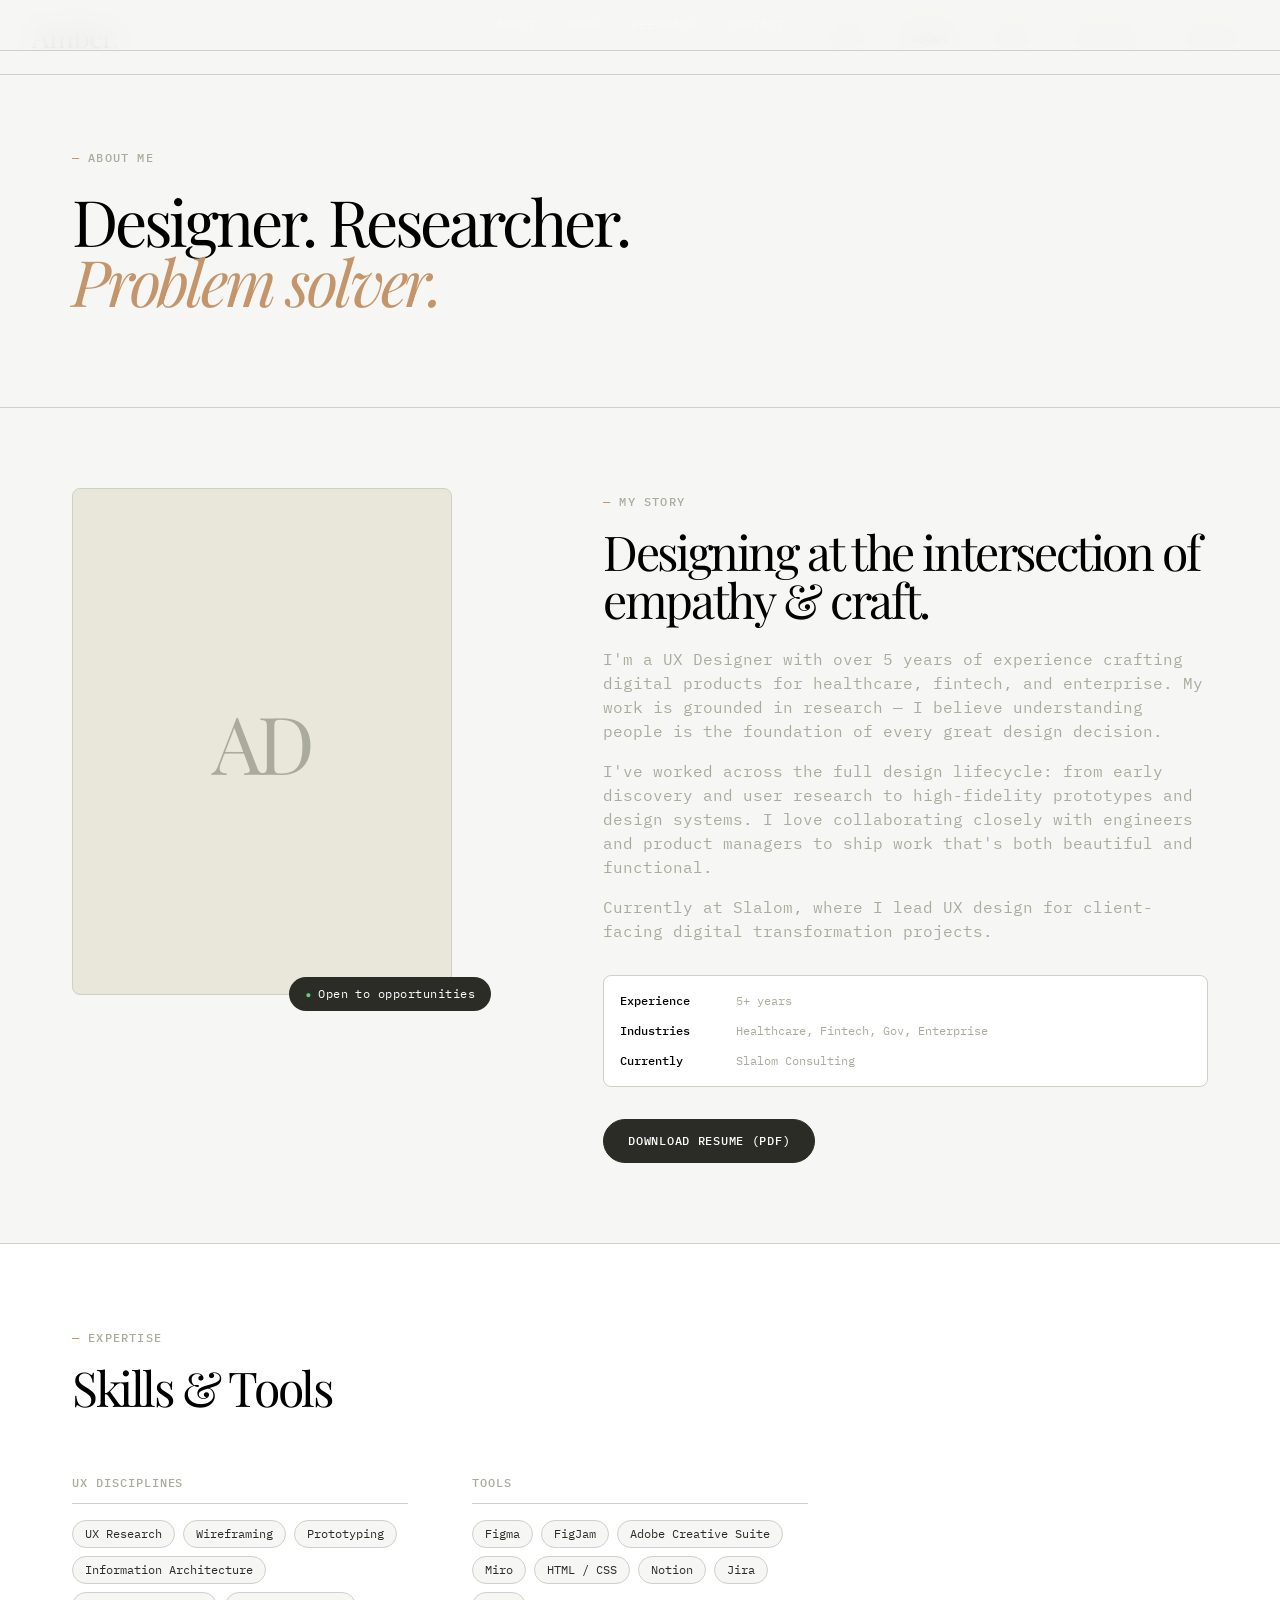
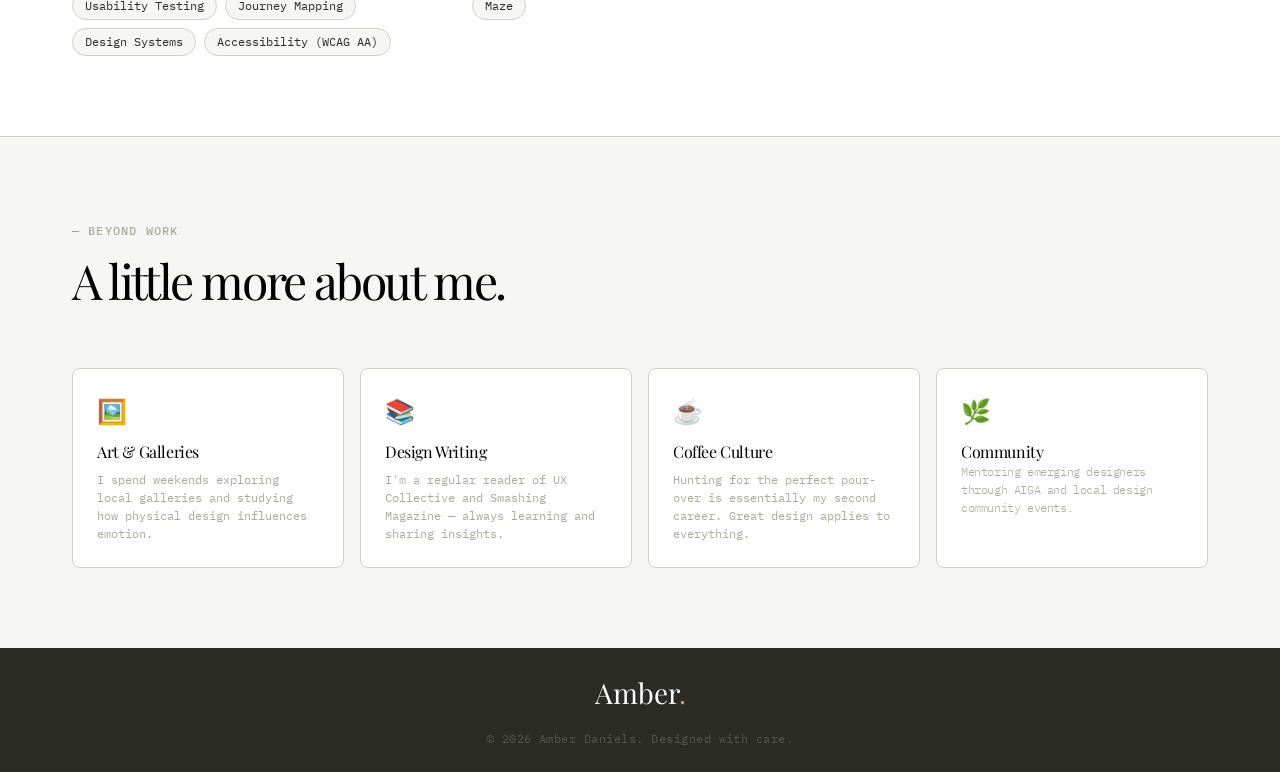
==== commit 401f4070: "design: apply editorial-minimalist system from DESIGN.md — IBM Plex Mono, Playfair Display 300/400, " ====
--- a/about.html
+++ b/about.html
@@ -9,7 +9,7 @@
   <meta property="og:type" content="website" />
   <link rel="preconnect" href="https://fonts.googleapis.com" />
   <link rel="preconnect" href="https://fonts.gstatic.com" crossorigin />
-  <link href="https://fonts.googleapis.com/css2?family=Playfair+Display:ital,wght@0,400;0,500;0,700;1,400&family=DM+Sans:opsz,wght@9..40,300;9..40,400;9..40,500&display=swap" rel="stylesheet" />
+  <link href="https://fonts.googleapis.com/css2?family=IBM+Plex+Mono:ital,wght@0,300;0,400;0,500;1,300;1,400&family=Playfair+Display:ital,wght@0,300;0,400;1,300;1,400&display=swap" rel="stylesheet" />
   <link rel="stylesheet" href="css/styles.css" />
 </head>
 <body>
--- a/css/styles.css
+++ b/css/styles.css
@@ -1,5 +1,7 @@
 /* ========================================
    AMBER DANIELS — UX Portfolio
+   Design system: Editorial-minimalist
+   Ref: DESIGN.md — "Editorial blueprint on parchment"
    ======================================== */
 
 *, *::before, *::after {
@@ -8,26 +10,59 @@
   padding: 0;
 }
 
+/* ── Design Tokens ────────────────────── */
+
 :root {
-  --bg:           #FAF8F5;
-  --bg-alt:       #F2EDE6;
-  --bg-dark:      #1E1B18;
-  --text:         #1A1917;
-  --text-muted:   #6E6660;
-  --accent:       #C4956A;
-  --accent-light: #EDD9C0;
-  --accent-dark:  #A07244;
-  --border:       #E5DDD4;
-  --radius-sm:    8px;
-  --radius-md:    16px;
-  --radius-lg:    32px;
-  --radius-full:  9999px;
-  --transition:   0.3s cubic-bezier(0.4, 0, 0.2, 1);
-  --shadow-sm:    0 2px 8px rgba(0,0,0,0.06);
-  --shadow-md:    0 8px 32px rgba(0,0,0,0.10);
-  --shadow-lg:    0 24px 64px rgba(0,0,0,0.12);
-  --max-width:    1140px;
-}
+  /* Colors — DESIGN.md palette (amber substituted for accent-lime per user) */
+  --color-canvas-parchment: #f6f6f4;
+  --color-surface-white:    #ffffff;
+  --color-charcoal-ink:     #2c2c26;
+  --color-content-black:    #000000;
+  --color-muted-stone:      #d0d0c8;
+  --color-warm-gray:        #e8e7d9;
+  --color-icon-gray:        #aaab9c;
+  --color-border-khaki:     #57584b;
+  --color-accent:           #C4956A; /* amber (user preference over #fff347 lime) */
+  --color-accent-dark:      #A07244;
+  --color-muted-gold:       #aaa674;
+
+  /* Typography */
+  --font-serif: 'Playfair Display', ui-serif, Georgia, serif;
+  --font-mono:  'IBM Plex Mono', ui-monospace, Menlo, Monaco, Consolas, monospace;
+
+  /* Type scale — DESIGN.md */
+  --text-caption:     12px;
+  --text-body:        16px;
+  --text-subheading:  20px;
+  --text-heading-sm:  28px;
+  --text-heading:     32px;
+  --text-heading-lg:  48px;
+  --text-display:     64px;
+
+  /* Spacing — 4px base */
+  --spacing-4:   4px;
+  --spacing-8:   8px;
+  --spacing-12:  12px;
+  --spacing-16:  16px;
+  --spacing-24:  24px;
+  --spacing-32:  32px;
+  --spacing-64:  64px;
+  --spacing-80:  80px;
+  --spacing-128: 128px;
+
+  /* Layout */
+  --max-width:   1200px;
+  --section-gap: 80px;
+
+  /* Radii — DESIGN.md spec */
+  --radius-cards:   8px;
+  --radius-buttons: 9999px;
+  --radius-nav:     3px;
+
+  --transition: 0.2s ease;
+}
+
+/* ── Base ─────────────────────────────── */
 
 html {
   scroll-behavior: smooth;
@@ -35,121 +70,152 @@
 }
 
 body {
-  background-color: var(--bg);
-  color: var(--text);
-  font-family: 'DM Sans', sans-serif;
+  background: var(--color-canvas-parchment);
+  color: var(--color-content-black);
+  font-family: var(--font-mono);
   font-weight: 400;
-  line-height: 1.6;
+  font-size: var(--text-body);
+  line-height: 1.5;
   -webkit-font-smoothing: antialiased;
 }
 
 /* ── Typography ───────────────────────── */
 
-h1, h2, h3 {
-  font-family: 'Playfair Display', Georgia, serif;
-  line-height: 1.15;
-  font-weight: 500;
-}
-
-h1 { font-size: clamp(2.4rem, 5.5vw, 4.5rem); }
-h2 { font-size: clamp(1.8rem, 3.5vw, 3rem); }
-h3 { font-size: 1.25rem; }
-
-em { font-style: italic; color: var(--accent); }
+h1, h2, h3, h4 {
+  font-family: var(--font-serif);
+  font-weight: 300;
+  color: var(--color-content-black);
+  line-height: 1;
+}
+
+h1 {
+  font-size: clamp(2.5rem, 8vw, var(--text-display));
+  line-height: 0.94;
+  letter-spacing: -0.05em;
+}
+
+h2 {
+  font-size: clamp(2rem, 5vw, var(--text-heading-lg));
+  line-height: 1;
+  letter-spacing: -0.05em;
+}
+
+h3 {
+  font-size: var(--text-heading-sm);
+  line-height: 1.33;
+  letter-spacing: -0.025em;
+}
+
+/* Italic accent used sparingly in display headings */
+em {
+  font-style: italic;
+  color: var(--color-accent);
+}
 
 p {
-  color: var(--text-muted);
-  line-height: 1.75;
+  font-family: var(--font-mono);
+  font-size: var(--text-body);
+  line-height: 1.5;
+  color: var(--color-icon-gray);
 }
 
 a { color: inherit; text-decoration: none; }
 
-/* ── Layout Helpers ───────────────────── */
+strong { font-weight: 500; }
+
+/* ── Layout ───────────────────────────── */
 
 .container {
   width: 100%;
   max-width: var(--max-width);
   margin: 0 auto;
-  padding: 0 2rem;
-}
-
-.section {
-  padding: 7rem 0;
-}
-
-.section-sm {
-  padding: 3rem 0;
-}
-
-.section-tag {
-  display: inline-block;
-  font-size: 0.75rem;
-  font-weight: 500;
-  letter-spacing: 0.14em;
-  text-transform: uppercase;
-  color: var(--accent);
-  background: var(--accent-light);
-  padding: 0.35rem 0.9rem;
-  border-radius: var(--radius-full);
-  margin-bottom: 1.25rem;
-}
+  padding: 0 var(--spacing-32);
+}
+
+.section    { padding: var(--spacing-80) 0; }
+.section-sm { padding: var(--spacing-32) 0; }
 
 .section-header {
-  margin-bottom: 3.5rem;
+  margin-bottom: var(--spacing-64);
 }
 
 .section-header p {
-  margin-top: 0.75rem;
+  margin-top: var(--spacing-16);
   max-width: 52ch;
 }
 
 .section-cta {
   text-align: center;
-  margin-top: 3rem;
-}
-
-/* ── Focus Styles (Accessibility) ─────── */
+  margin-top: var(--spacing-64);
+}
+
+/* Section tag — mono uppercase label */
+.section-tag {
+  display: inline-flex;
+  align-items: center;
+  gap: var(--spacing-8);
+  font-family: var(--font-mono);
+  font-size: var(--text-caption);
+  font-weight: 500;
+  letter-spacing: 0.1em;
+  text-transform: uppercase;
+  color: var(--color-icon-gray);
+  background: none;
+  padding: 0;
+  margin-bottom: var(--spacing-16);
+}
+
+.section-tag::before {
+  content: '—';
+  color: var(--color-accent);
+  font-weight: 300;
+}
+
+/* ── Focus ────────────────────────────── */
 
 :focus-visible {
-  outline: 2.5px solid var(--accent);
+  outline: 2px solid var(--color-accent);
   outline-offset: 3px;
-  border-radius: var(--radius-sm);
+  border-radius: var(--radius-nav);
 }
 
 /* ── Buttons ──────────────────────────── */
 
+/* Primary: charcoal filled pill */
 .btn {
   display: inline-flex;
   align-items: center;
-  gap: 0.5rem;
-  background: var(--accent);
-  color: #fff;
-  font-family: 'DM Sans', sans-serif;
-  font-size: 0.95rem;
+  gap: var(--spacing-8);
+  background: var(--color-charcoal-ink);
+  color: var(--color-surface-white);
+  font-family: var(--font-mono);
+  font-size: var(--text-caption);
   font-weight: 500;
-  padding: 0.85rem 2rem;
-  border-radius: var(--radius-full);
-  border: 2px solid var(--accent);
+  letter-spacing: 0.06em;
+  text-transform: uppercase;
+  padding: var(--spacing-12) var(--spacing-24);
+  border-radius: var(--radius-buttons);
+  border: 1px solid var(--color-charcoal-ink);
   cursor: pointer;
-  transition: background var(--transition), transform var(--transition), box-shadow var(--transition);
-  letter-spacing: 0.02em;
+  transition: background var(--transition), border-color var(--transition), color var(--transition);
 }
 
 .btn:hover {
-  background: var(--accent-dark);
-  border-color: var(--accent-dark);
-  transform: translateY(-2px);
-  box-shadow: 0 8px 24px rgba(196, 149, 106, 0.35);
-}
-
+  background: var(--color-content-black);
+  border-color: var(--color-content-black);
+}
+
+/* Ghost: 0px radius, outlined — "sharp edges signify modern identity" */
 .btn-outline {
   background: transparent;
-  color: var(--accent);
+  color: var(--color-charcoal-ink);
+  border: 1px solid var(--color-charcoal-ink);
+  border-radius: 0;
 }
 
 .btn-outline:hover {
-  background: var(--accent);
-  color: #fff;
+  background: var(--color-charcoal-ink);
+  color: var(--color-surface-white);
 }
 
 /* ── Navigation ───────────────────────── */
@@ -163,87 +229,77 @@
   display: flex;
   align-items: center;
   justify-content: space-between;
-  padding: 1.25rem 2.5rem;
-  background: rgba(250, 248, 245, 0.88);
-  backdrop-filter: blur(16px);
-  -webkit-backdrop-filter: blur(16px);
-  border-bottom: 1px solid var(--border);
+  padding: var(--spacing-16) var(--spacing-32);
+  background: rgba(246, 246, 244, 0.92);
+  backdrop-filter: blur(12px);
+  -webkit-backdrop-filter: blur(12px);
+  border-bottom: 1px solid var(--color-muted-stone);
 }
 
 .nav-logo {
-  font-family: 'Playfair Display', serif;
-  font-size: 1.5rem;
-  font-weight: 700;
-  color: var(--text);
-  letter-spacing: -0.02em;
-}
-
-.nav-logo span { color: var(--accent); }
+  font-family: var(--font-serif);
+  font-size: var(--text-heading-sm);
+  font-weight: 400;
+  color: var(--color-content-black);
+  letter-spacing: -0.025em;
+}
+
+.nav-logo span { color: var(--color-accent); }
 
 .nav-links {
   list-style: none;
   display: flex;
-  gap: 2rem;
+  gap: var(--spacing-32);
 }
 
 .nav-links a {
-  font-size: 0.9rem;
+  font-family: var(--font-mono);
+  font-size: var(--text-caption);
   font-weight: 400;
-  color: var(--text-muted);
-  letter-spacing: 0.02em;
+  color: var(--color-icon-gray);
+  letter-spacing: 0.06em;
+  text-transform: uppercase;
   transition: color var(--transition);
-  position: relative;
-  padding-bottom: 2px;
-}
-
-.nav-links a::after {
-  content: '';
-  position: absolute;
-  left: 0;
-  bottom: -3px;
-  width: 0;
-  height: 1.5px;
-  background: var(--accent);
-  transition: width var(--transition);
+  padding: var(--spacing-4) var(--spacing-8);
+  border-radius: var(--radius-nav);
 }
 
 .nav-links a:hover,
 .nav-links a.nav-active {
-  color: var(--text);
-}
-
-.nav-links a.nav-active::after,
-.nav-links a:hover::after {
-  width: 100%;
+  color: var(--color-content-black);
 }
 
 /* ── Page Hero (inner pages) ──────────── */
 
 .page-hero {
-  padding: 10rem 0 5rem;
-  background: var(--bg-alt);
-  border-bottom: 1px solid var(--border);
+  padding: calc(64px + var(--spacing-80)) 0 var(--spacing-80);
+  background: var(--color-canvas-parchment);
+  border-bottom: 1px solid var(--color-muted-stone);
 }
 
 .page-hero h1 {
-  margin-top: 0.5rem;
-  margin-bottom: 1rem;
+  margin-top: var(--spacing-8);
+  margin-bottom: var(--spacing-16);
 }
 
 .page-hero p {
-  font-size: 1.1rem;
+  font-size: var(--text-subheading);
   max-width: 50ch;
 }
 
 .back-link {
   display: inline-block;
-  font-size: 0.9rem;
-  color: var(--text-muted);
-  margin-bottom: 1.5rem;
+  font-family: var(--font-mono);
+  font-size: var(--text-caption);
+  font-weight: 400;
+  text-transform: uppercase;
+  letter-spacing: 0.08em;
+  color: var(--color-icon-gray);
+  margin-bottom: var(--spacing-24);
   transition: color var(--transition);
 }
 
-.back-link:hover { color: var(--accent); }
+.back-link:hover { color: var(--color-content-black); }
 
 /* ── Hero (Home) ──────────────────────── */
 
@@ -252,158 +308,114 @@
   display: flex;
   align-items: center;
   justify-content: space-between;
-  gap: 4rem;
-  padding: 8rem 3rem 5rem;
+  gap: var(--spacing-64);
+  padding: calc(64px + var(--spacing-80)) var(--spacing-32) var(--spacing-80);
   max-width: var(--max-width);
   margin: 0 auto;
-  position: relative;
 }
 
 .hero-content {
-  position: relative;
-  z-index: 2;
-  max-width: 580px;
+  max-width: 600px;
   flex-shrink: 0;
 }
 
 .hero-eyebrow {
   display: inline-block;
-  font-size: 0.8rem;
+  font-family: var(--font-mono);
+  font-size: var(--text-caption);
   font-weight: 500;
-  letter-spacing: 0.16em;
-  text-transform: uppercase;
-  color: var(--accent);
-  margin-bottom: 1.5rem;
-}
-
-.hero h1 { margin-bottom: 1.5rem; letter-spacing: -0.02em; }
-.hero p  { font-size: 1.1rem; margin-bottom: 2.5rem; max-width: 46ch; }
+  letter-spacing: 0.1em;
+  text-transform: uppercase;
+  color: var(--color-icon-gray);
+  margin-bottom: var(--spacing-24);
+}
+
+.hero h1 { margin-bottom: var(--spacing-24); }
+
+.hero p {
+  font-size: var(--text-subheading);
+  line-height: 1.41;
+  color: var(--color-icon-gray);
+  margin-bottom: var(--spacing-32);
+  max-width: 46ch;
+}
 
 .hero-ctas {
   display: flex;
-  gap: 1rem;
+  gap: var(--spacing-16);
   flex-wrap: wrap;
 }
 
-/* Profile area */
+/* Profile image card */
 .hero-profile {
   position: relative;
   flex-shrink: 0;
 }
 
-.profile-img-wrap {
-  position: relative;
-  z-index: 2;
-}
+.profile-img-wrap { position: relative; z-index: 2; }
 
 .profile-img-placeholder {
-  width: 340px;
-  height: 420px;
-  border-radius: var(--radius-lg);
-  background: linear-gradient(145deg, var(--accent-light) 0%, #D9C4AE 100%);
+  width: 320px;
+  height: 400px;
+  border-radius: var(--radius-cards);
+  background: var(--color-warm-gray);
+  border: 1px solid var(--color-muted-stone);
   display: flex;
   align-items: center;
   justify-content: center;
-  font-family: 'Playfair Display', serif;
+  font-family: var(--font-serif);
   font-size: 5rem;
-  font-weight: 700;
-  color: var(--accent-dark);
+  font-weight: 300;
+  color: var(--color-icon-gray);
   letter-spacing: -0.04em;
-  box-shadow: var(--shadow-lg);
-  position: relative;
-  overflow: hidden;
-}
-
-.profile-img-placeholder::before {
-  content: '';
-  position: absolute;
-  width: 180px;
-  height: 180px;
-  border-radius: 50%;
-  background: rgba(255,255,255,0.25);
-  top: -50px;
-  right: -50px;
-}
-
-/* Decorative circles */
-.hero-decoration {
-  position: absolute;
-  inset: 0;
-  pointer-events: none;
-}
-
-.circle {
-  position: absolute;
-  border-radius: 50%;
-}
-
-.circle-1 {
-  width: 400px;
-  height: 400px;
-  right: -80px;
-  top: 50%;
-  transform: translateY(-50%);
-  background: radial-gradient(circle at 30% 30%, var(--accent-light), transparent 70%);
-  opacity: 0.5;
-}
-
-.circle-2 {
-  width: 220px;
-  height: 220px;
-  right: 120px;
-  top: 60%;
-  transform: translateY(-50%);
-  background: radial-gradient(circle, var(--accent-light), transparent 70%);
-  opacity: 0.35;
-  animation: float 6s ease-in-out infinite;
-}
-
-@keyframes float {
-  0%, 100% { transform: translateY(-50%) translateX(0); }
-  50%       { transform: translateY(-55%) translateX(-12px); }
-}
+}
+
+/* No decorative shapes — editorial style is flat */
+.hero-decoration, .circle { display: none; }
 
 /* ── Quick Intro Strip ────────────────── */
 
-.intro-strip {
-  background: var(--bg-dark);
-  color: #fff;
-}
+.intro-strip { background: var(--color-charcoal-ink); }
 
 .intro-grid {
   display: grid;
   grid-template-columns: repeat(4, 1fr);
-  gap: 2rem;
 }
 
 .intro-item {
   display: flex;
   flex-direction: column;
-  gap: 0.4rem;
-}
-
-.intro-icon { font-size: 1.6rem; }
+  gap: var(--spacing-8);
+  padding: var(--spacing-32);
+  border-right: 1px solid rgba(255, 255, 255, 0.07);
+}
+
+.intro-item:last-child { border-right: none; }
+
+.intro-icon { font-size: 1.25rem; }
 
 .intro-item strong {
-  font-size: 1rem;
+  font-family: var(--font-mono);
+  font-size: var(--text-body);
   font-weight: 500;
-  color: #fff;
+  color: var(--color-surface-white);
 }
 
 .intro-item p {
-  font-size: 0.85rem;
-  color: rgba(255,255,255,0.5);
+  font-size: var(--text-caption);
+  color: rgba(255, 255, 255, 0.4);
   max-width: none;
+  line-height: 1.5;
 }
 
 /* ── Work / Portfolio ─────────────────── */
 
-.work-section { background: var(--bg-alt); }
+.work-section { background: var(--color-canvas-parchment); }
 
 .work-grid {
   display: grid;
-  grid-template-columns: repeat(auto-fill, minmax(300px, 1fr));
-  gap: 2rem;
+  grid-template-columns: repeat(auto-fill, minmax(320px, 1fr));
+  gap: var(--spacing-16);
 }
 
 .work-grid--full {
@@ -412,25 +424,18 @@
 }
 
 .work-card {
-  background: var(--bg);
-  border-radius: var(--radius-md);
+  background: var(--color-surface-white);
+  border-radius: var(--radius-cards);
   overflow: hidden;
-  border: 1px solid var(--border);
-  transition: transform var(--transition), box-shadow var(--transition);
-}
-
-.work-card--large .work-card-img {
-  aspect-ratio: 16 / 7;
-}
-
-.work-card:hover {
-  transform: translateY(-6px);
-  box-shadow: var(--shadow-lg);
-}
-
-.work-card-img-link {
-  display: block;
-}
+  border: 1px solid var(--color-muted-stone);
+  transition: transform var(--transition);
+}
+
+.work-card--large .work-card-img { aspect-ratio: 16 / 7; }
+
+.work-card:hover { transform: translateY(-2px); }
+
+.work-card-img-link { display: block; }
 
 .work-card-img {
   width: 100%;
@@ -448,11 +453,13 @@
   display: flex;
   align-items: center;
   justify-content: center;
-  font-size: 0.85rem;
+  font-family: var(--font-mono);
+  font-size: var(--text-caption);
   font-weight: 500;
-  letter-spacing: 0.05em;
-  color: var(--text);
-  background: rgba(250, 248, 245, 0.75);
+  letter-spacing: 0.08em;
+  text-transform: uppercase;
+  color: var(--color-content-black);
+  background: rgba(246, 246, 244, 0.82);
   opacity: 0;
   transition: opacity var(--transition);
   backdrop-filter: blur(4px);
@@ -460,55 +467,60 @@
 
 .work-card:hover .work-card-hover-label { opacity: 1; }
 
-.work-card-body { padding: 1.75rem; }
+.work-card-body { padding: var(--spacing-16); }
 
 .work-tag {
-  font-size: 0.72rem;
+  font-family: var(--font-mono);
+  font-size: var(--text-caption);
+  font-weight: 400;
+  letter-spacing: 0.08em;
+  text-transform: uppercase;
+  color: var(--color-icon-gray);
+  display: block;
+  margin-bottom: var(--spacing-8);
+}
+
+.work-card-body h3 { margin-bottom: var(--spacing-8); }
+
+.work-card-body p {
+  font-size: var(--text-caption);
+  max-width: none;
+  margin-bottom: var(--spacing-16);
+  line-height: 1.5;
+}
+
+.work-meta {
+  display: flex;
+  gap: var(--spacing-16);
+  flex-wrap: wrap;
+  font-family: var(--font-mono);
+  font-size: var(--text-caption);
+  color: var(--color-icon-gray);
+  margin-bottom: var(--spacing-16);
+  border-top: 1px solid var(--color-muted-stone);
+  padding-top: var(--spacing-16);
+}
+
+.work-card-link {
+  font-family: var(--font-mono);
+  font-size: var(--text-caption);
   font-weight: 500;
-  letter-spacing: 0.12em;
-  text-transform: uppercase;
-  color: var(--accent);
-  display: block;
-  margin-bottom: 0.6rem;
-}
-
-.work-card-body h3 { margin-bottom: 0.5rem; }
-
-.work-card-body p {
-  font-size: 0.9rem;
-  max-width: none;
-  margin-bottom: 1rem;
-}
-
-.work-meta {
-  display: flex;
-  gap: 1.25rem;
-  flex-wrap: wrap;
-  font-size: 0.8rem;
-  color: var(--text-muted);
-  margin-bottom: 1.25rem;
-  border-top: 1px solid var(--border);
-  padding-top: 1rem;
-}
-
-.work-card-link {
-  font-size: 0.88rem;
-  font-weight: 500;
-  color: var(--accent);
-  letter-spacing: 0.04em;
+  letter-spacing: 0.08em;
+  text-transform: uppercase;
+  color: var(--color-accent);
   transition: color var(--transition);
 }
 
-.work-card-link:hover { color: var(--accent-dark); }
+.work-card-link:hover { color: var(--color-accent-dark); }
 
 /* ── About Page ───────────────────────── */
 
-.about-section { background: var(--bg); }
+.about-section { background: var(--color-canvas-parchment); }
 
 .about-grid {
   display: grid;
   grid-template-columns: 1fr 1.5fr;
-  gap: 6rem;
+  gap: var(--spacing-128);
   align-items: start;
 }
 
@@ -517,283 +529,285 @@
 .about-img-placeholder {
   width: 100%;
   aspect-ratio: 3 / 4;
-  max-width: 400px;
-  background: linear-gradient(145deg, var(--accent-light) 0%, #D9C4AE 100%);
-  border-radius: var(--radius-lg);
+  max-width: 380px;
+  background: var(--color-warm-gray);
+  border: 1px solid var(--color-muted-stone);
+  border-radius: var(--radius-cards);
   display: flex;
   align-items: center;
   justify-content: center;
-  font-family: 'Playfair Display', serif;
-  font-size: 6rem;
-  font-weight: 700;
-  color: var(--accent-dark);
+  font-family: var(--font-serif);
+  font-size: 5rem;
+  font-weight: 300;
+  color: var(--color-icon-gray);
   letter-spacing: -0.04em;
-  box-shadow: var(--shadow-md);
-  position: relative;
   overflow: hidden;
 }
 
-.about-img-placeholder::before {
-  content: '';
-  position: absolute;
-  width: 200px;
-  height: 200px;
-  border-radius: 50%;
-  background: rgba(255,255,255,0.25);
-  top: -60px;
-  right: -60px;
-}
+/* No decorative pseudo-element */
+.about-img-placeholder::before { display: none; }
 
 .about-tag-pill {
   position: absolute;
   bottom: -1rem;
   right: -1rem;
-  background: var(--bg-dark);
-  color: #fff;
-  font-size: 0.78rem;
-  font-weight: 500;
-  padding: 0.6rem 1.1rem;
-  border-radius: var(--radius-full);
+  background: var(--color-charcoal-ink);
+  color: var(--color-surface-white);
+  font-family: var(--font-mono);
+  font-size: var(--text-caption);
+  font-weight: 400;
+  padding: var(--spacing-8) var(--spacing-16);
+  border-radius: var(--radius-buttons);
   white-space: nowrap;
-  box-shadow: var(--shadow-md);
-  letter-spacing: 0.02em;
+  letter-spacing: 0.04em;
 }
 
 .about-tag-pill::before {
   content: '● ';
   color: #5ECC7B;
-  font-size: 0.65rem;
-}
-
-.about-text h2 { margin-bottom: 1.25rem; }
-.about-text p  { margin-bottom: 1rem; max-width: none; }
+  font-size: 0.6rem;
+}
+
+.about-text h2 { margin-bottom: var(--spacing-24); }
+
+.about-text p {
+  margin-bottom: var(--spacing-16);
+  max-width: none;
+}
 
 .about-details {
   display: flex;
   flex-direction: column;
-  gap: 0.75rem;
-  margin: 1.75rem 0;
-  padding: 1.5rem;
-  background: var(--bg-alt);
-  border-radius: var(--radius-md);
-  border: 1px solid var(--border);
+  gap: var(--spacing-12);
+  margin: var(--spacing-32) 0;
+  padding: var(--spacing-16);
+  background: var(--color-surface-white);
+  border-radius: var(--radius-cards);
+  border: 1px solid var(--color-muted-stone);
 }
 
 .about-detail-item {
   display: flex;
-  gap: 1rem;
-  font-size: 0.9rem;
+  gap: var(--spacing-16);
+  font-family: var(--font-mono);
+  font-size: var(--text-caption);
 }
 
 .about-detail-label {
   font-weight: 500;
-  color: var(--text);
+  color: var(--color-content-black);
   min-width: 100px;
   flex-shrink: 0;
 }
 
-.about-detail-item span:last-child {
-  color: var(--text-muted);
-}
+.about-detail-item span:last-child { color: var(--color-icon-gray); }
 
 /* ── Skills Section ───────────────────── */
 
-.skills-section { background: var(--bg-alt); }
+.skills-section {
+  background: var(--color-surface-white);
+  border-top: 1px solid var(--color-muted-stone);
+  border-bottom: 1px solid var(--color-muted-stone);
+}
 
 .skills-categories {
   display: grid;
   grid-template-columns: repeat(auto-fill, minmax(320px, 1fr));
-  gap: 2.5rem;
+  gap: var(--spacing-64);
 }
 
 .skills-group h3 {
-  margin-bottom: 1.25rem;
-  font-size: 1rem;
-  color: var(--text);
+  font-family: var(--font-mono);
+  font-size: var(--text-caption);
+  font-weight: 500;
+  text-transform: uppercase;
+  letter-spacing: 0.08em;
+  color: var(--color-icon-gray);
+  margin-bottom: var(--spacing-16);
+  padding-bottom: var(--spacing-12);
+  border-bottom: 1px solid var(--color-muted-stone);
 }
 
 .skills-list {
   display: flex;
   flex-wrap: wrap;
-  gap: 0.6rem;
+  gap: var(--spacing-8);
 }
 
 .skill-chip {
-  font-size: 0.8rem;
+  font-family: var(--font-mono);
+  font-size: var(--text-caption);
   font-weight: 400;
-  color: var(--text-muted);
-  background: var(--bg);
-  border: 1px solid var(--border);
-  padding: 0.4rem 0.9rem;
-  border-radius: var(--radius-full);
-  transition: background var(--transition), color var(--transition), border-color var(--transition);
+  color: var(--color-charcoal-ink);
+  background: var(--color-canvas-parchment);
+  border: 1px solid var(--color-muted-stone);
+  padding: var(--spacing-4) var(--spacing-12);
+  border-radius: var(--radius-buttons);
+  transition: background var(--transition), border-color var(--transition);
 }
 
 .skill-chip:hover {
-  background: var(--accent-light);
-  color: var(--accent-dark);
-  border-color: var(--accent-light);
+  background: var(--color-warm-gray);
+  border-color: var(--color-border-khaki);
 }
 
 /* ── Interests ────────────────────────── */
 
-.interests-section { background: var(--bg); }
+.interests-section { background: var(--color-canvas-parchment); }
 
 .interests-grid {
   display: grid;
-  grid-template-columns: repeat(auto-fill, minmax(220px, 1fr));
-  gap: 1.5rem;
+  grid-template-columns: repeat(auto-fill, minmax(240px, 1fr));
+  gap: var(--spacing-16);
 }
 
 .interest-card {
-  background: var(--bg-alt);
-  border: 1px solid var(--border);
-  border-radius: var(--radius-md);
-  padding: 2rem 1.5rem;
-  transition: transform var(--transition), box-shadow var(--transition);
-}
-
-.interest-card:hover {
-  transform: translateY(-4px);
-  box-shadow: var(--shadow-sm);
-}
+  background: var(--color-surface-white);
+  border: 1px solid var(--color-muted-stone);
+  border-radius: var(--radius-cards);
+  padding: var(--spacing-24);
+  transition: transform var(--transition);
+}
+
+.interest-card:hover { transform: translateY(-2px); }
 
 .interest-icon {
-  font-size: 2rem;
+  font-size: 1.5rem;
   display: block;
-  margin-bottom: 1rem;
+  margin-bottom: var(--spacing-12);
 }
 
 .interest-card h3 {
-  margin-bottom: 0.6rem;
-  font-size: 1.05rem;
+  font-size: var(--text-body);
+  margin-bottom: var(--spacing-8);
 }
 
 .interest-card p {
-  font-size: 0.88rem;
+  font-size: var(--text-caption);
   max-width: none;
+  line-height: 1.5;
 }
 
 /* ── Weather Widget ───────────────────── */
 
-.weather-section { background: var(--bg); border-top: 1px solid var(--border); border-bottom: 1px solid var(--border); }
-
-.weather-widget {
-  display: flex;
-  justify-content: center;
-}
+.weather-section {
+  background: var(--color-surface-white);
+  border-top: 1px solid var(--color-muted-stone);
+  border-bottom: 1px solid var(--color-muted-stone);
+}
+
+.weather-widget { display: flex; justify-content: center; }
 
 .weather-inner {
   display: inline-flex;
   align-items: center;
-  gap: 1.25rem;
-  background: var(--bg-alt);
-  border: 1px solid var(--border);
-  border-radius: var(--radius-full);
-  padding: 0.85rem 1.75rem;
-  box-shadow: var(--shadow-sm);
-}
-
-.weather-icon { font-size: 2rem; }
+  gap: var(--spacing-16);
+  background: var(--color-canvas-parchment);
+  border: 1px solid var(--color-muted-stone);
+  border-radius: var(--radius-cards);
+  padding: var(--spacing-12) var(--spacing-24);
+}
+
+.weather-icon { font-size: 1.75rem; }
 
 .weather-info {
   display: flex;
   flex-direction: column;
-  gap: 0.1rem;
+  gap: 2px;
 }
 
 .weather-temp {
-  font-family: 'Playfair Display', serif;
-  font-size: 1.4rem;
+  font-family: var(--font-serif);
+  font-size: var(--text-heading-sm);
+  font-weight: 300;
+  color: var(--color-content-black);
+  line-height: 1;
+}
+
+.weather-desc,
+.weather-location {
+  font-family: var(--font-mono);
+  font-size: var(--text-caption);
+  color: var(--color-icon-gray);
+}
+
+.weather-loading {
+  font-family: var(--font-mono);
+  font-size: var(--text-caption);
+  color: var(--color-icon-gray);
+  padding: var(--spacing-12) var(--spacing-24);
+}
+
+/* ── Testimonials / Feedback ──────────── */
+
+.feedback-preview-section {
+  background: var(--color-surface-white);
+  border-top: 1px solid var(--color-muted-stone);
+}
+
+.feedback-section { background: var(--color-canvas-parchment); }
+
+.feedback-category { margin-bottom: var(--spacing-64); }
+.feedback-category:last-child { margin-bottom: 0; }
+
+.feedback-category-title {
+  font-family: var(--font-mono);
+  font-size: var(--text-caption);
   font-weight: 500;
-  color: var(--text);
-}
-
-.weather-desc {
-  font-size: 0.82rem;
-  color: var(--text-muted);
-}
-
-.weather-location {
-  font-size: 0.78rem;
-  color: var(--text-muted);
-}
-
-.weather-loading {
-  font-size: 0.85rem;
-  color: var(--text-muted);
-  padding: 0.85rem 1.75rem;
-}
-
-/* ── Testimonials / Feedback ──────────── */
-
-.feedback-preview-section { background: var(--bg-alt); }
-.feedback-section { background: var(--bg); }
-
-.feedback-category {
-  margin-bottom: 4rem;
-}
-
-.feedback-category:last-child { margin-bottom: 0; }
-
-.feedback-category-title {
-  font-family: 'DM Sans', sans-serif;
-  font-size: 0.78rem;
-  font-weight: 500;
-  letter-spacing: 0.14em;
-  text-transform: uppercase;
-  color: var(--text-muted);
-  margin-bottom: 1.5rem;
-  padding-bottom: 0.75rem;
-  border-bottom: 1px solid var(--border);
-}
-
-.quotes-grid {
-  display: grid;
-  gap: 1.5rem;
-}
-
+  letter-spacing: 0.1em;
+  text-transform: uppercase;
+  color: var(--color-icon-gray);
+  margin-bottom: var(--spacing-24);
+  padding-bottom: var(--spacing-12);
+  border-bottom: 1px solid var(--color-muted-stone);
+}
+
+.quotes-grid { display: grid; gap: var(--spacing-16); }
 .quotes-grid--2 { grid-template-columns: repeat(auto-fill, minmax(320px, 1fr)); }
 .quotes-grid--3 { grid-template-columns: repeat(auto-fill, minmax(280px, 1fr)); }
 
 .quote-card {
-  background: var(--bg);
-  border: 1px solid var(--border);
-  border-radius: var(--radius-md);
-  padding: 2rem;
-  transition: transform var(--transition), box-shadow var(--transition);
-}
-
-.feedback-preview-section .quote-card { background: var(--bg-alt); }
-
-.quote-card:hover {
-  transform: translateY(-4px);
-  box-shadow: var(--shadow-md);
-}
-
+  background: var(--color-surface-white);
+  border: 1px solid var(--color-muted-stone);
+  border-radius: var(--radius-cards);
+  padding: var(--spacing-24);
+  transition: transform var(--transition);
+}
+
+.feedback-preview-section .quote-card {
+  background: var(--color-canvas-parchment);
+}
+
+.quote-card:hover { transform: translateY(-2px); }
+
+/* Quote text uses Playfair italic — editorial feel */
 .quote-text {
-  font-size: 1rem;
-  color: var(--text);
-  line-height: 1.7;
+  font-family: var(--font-serif);
+  font-size: var(--text-body);
+  font-weight: 300;
   font-style: italic;
-  margin-bottom: 1.5rem;
+  color: var(--color-content-black);
+  line-height: 1.6;
+  margin-bottom: var(--spacing-24);
   max-width: none;
 }
 
 .quote-author {
   display: flex;
   align-items: center;
-  gap: 0.85rem;
+  gap: var(--spacing-12);
 }
 
 .quote-avatar {
-  width: 40px;
-  height: 40px;
-  border-radius: 50%;
-  background: var(--accent-light);
-  color: var(--accent-dark);
-  font-size: 0.72rem;
-  font-weight: 600;
+  width: 36px;
+  height: 36px;
+  border-radius: var(--radius-cards);
+  background: var(--color-warm-gray);
+  border: 1px solid var(--color-muted-stone);
+  color: var(--color-icon-gray);
+  font-family: var(--font-mono);
+  font-size: 10px;
+  font-weight: 500;
   display: flex;
   align-items: center;
   justify-content: center;
@@ -803,132 +817,161 @@
 
 .quote-author strong {
   display: block;
-  font-size: 0.9rem;
-  color: var(--text);
+  font-family: var(--font-mono);
+  font-size: var(--text-caption);
+  font-weight: 500;
+  color: var(--color-content-black);
 }
 
 .quote-author span {
   display: block;
-  font-size: 0.78rem;
-  color: var(--text-muted);
+  font-family: var(--font-mono);
+  font-size: var(--text-caption);
+  color: var(--color-icon-gray);
 }
 
 /* ── Contact Page ─────────────────────── */
 
-.contact-page-section { background: var(--bg); }
+.contact-page-section { background: var(--color-canvas-parchment); }
 
 .contact-page-grid {
   display: grid;
   grid-template-columns: 1.3fr 1fr;
-  gap: 6rem;
+  gap: var(--spacing-128);
   align-items: start;
 }
 
-.contact-form-wrap h2 { margin-bottom: 1.75rem; }
+.contact-form-wrap h2 { margin-bottom: var(--spacing-32); }
 
 .contact-form {
   display: flex;
   flex-direction: column;
-  gap: 1.25rem;
+  gap: var(--spacing-16);
 }
 
 .form-group {
   display: flex;
   flex-direction: column;
-  gap: 0.4rem;
+  gap: var(--spacing-8);
 }
 
 .form-group label {
-  font-size: 0.88rem;
+  font-family: var(--font-mono);
+  font-size: var(--text-caption);
   font-weight: 500;
-  color: var(--text);
-}
-
-.form-group label span { color: var(--accent); }
+  color: var(--color-content-black);
+  text-transform: uppercase;
+  letter-spacing: 0.06em;
+}
+
+.form-group label span { color: var(--color-accent); }
 
 .form-group input,
 .form-group textarea {
   width: 100%;
-  padding: 0.8rem 1rem;
-  font-family: 'DM Sans', sans-serif;
-  font-size: 0.95rem;
-  color: var(--text);
-  background: var(--bg);
-  border: 1.5px solid var(--border);
-  border-radius: var(--radius-sm);
-  transition: border-color var(--transition), box-shadow var(--transition);
+  padding: var(--spacing-12) var(--spacing-16);
+  font-family: var(--font-mono);
+  font-size: var(--text-body);
+  color: var(--color-content-black);
+  background: var(--color-surface-white);
+  border: 1px solid var(--color-muted-stone);
+  border-radius: var(--radius-cards);
+  transition: border-color var(--transition);
   resize: vertical;
+}
+
+.form-group input::placeholder,
+.form-group textarea::placeholder {
+  color: var(--color-icon-gray);
 }
 
 .form-group input:focus,
 .form-group textarea:focus {
   outline: none;
-  border-color: var(--accent);
-  box-shadow: 0 0 0 3px rgba(196, 149, 106, 0.18);
+  border-color: var(--color-border-khaki);
 }
 
 .form-group input[aria-invalid="true"],
 .form-group textarea[aria-invalid="true"] {
-  border-color: #E05252;
+  border-color: #c0392b;
 }
 
 .form-error {
-  font-size: 0.8rem;
-  color: #E05252;
+  font-family: var(--font-mono);
+  font-size: var(--text-caption);
+  color: #c0392b;
   min-height: 1.1rem;
 }
 
 .form-success {
-  background: #EAF7EE;
-  color: #2E7D4F;
-  border-radius: var(--radius-sm);
-  padding: 1rem 1.25rem;
-  font-size: 0.92rem;
-}
-
-.contact-info h2 { margin-bottom: 1rem; }
-.contact-info h3 { margin-top: 2rem; margin-bottom: 1rem; font-size: 1rem; }
+  background: var(--color-surface-white);
+  border: 1px solid var(--color-muted-stone);
+  border-left: 3px solid #5ECC7B;
+  border-radius: var(--radius-cards);
+  padding: var(--spacing-16);
+  font-family: var(--font-mono);
+  font-size: var(--text-caption);
+  color: var(--color-content-black);
+}
+
+.contact-info h2 { margin-bottom: var(--spacing-16); }
+
+.contact-info h3 {
+  margin-top: var(--spacing-32);
+  margin-bottom: var(--spacing-16);
+  font-family: var(--font-mono);
+  font-size: var(--text-caption);
+  font-weight: 500;
+  text-transform: uppercase;
+  letter-spacing: 0.08em;
+  color: var(--color-icon-gray);
+}
 
 .contact-email-link {
-  font-size: 1.05rem;
-  color: var(--accent);
-  font-weight: 500;
-  border-bottom: 1px solid var(--accent-light);
+  font-family: var(--font-mono);
+  font-size: var(--text-body);
+  color: var(--color-accent);
+  font-weight: 400;
+  border-bottom: 1px solid var(--color-muted-stone);
   padding-bottom: 2px;
+  transition: color var(--transition), border-color var(--transition);
+}
+
+.contact-email-link:hover {
+  color: var(--color-accent-dark);
+  border-color: var(--color-accent);
+}
+
+.social-links--vertical {
+  display: flex;
+  flex-direction: column;
+}
+
+.social-link-item {
+  display: flex;
+  align-items: center;
+  gap: var(--spacing-12);
+  font-family: var(--font-mono);
+  font-size: var(--text-caption);
+  color: var(--color-icon-gray);
   transition: color var(--transition);
-}
-
-.contact-email-link:hover { color: var(--accent-dark); }
-
-.social-links--vertical {
-  display: flex;
-  flex-direction: column;
-  gap: 0.75rem;
-}
-
-.social-link-item {
-  display: flex;
-  align-items: center;
-  gap: 0.75rem;
-  font-size: 0.9rem;
-  color: var(--text-muted);
-  transition: color var(--transition);
-  padding: 0.6rem 0;
-  border-bottom: 1px solid var(--border);
-}
-
-.social-link-item:hover { color: var(--accent); }
+  padding: var(--spacing-12) 0;
+  border-bottom: 1px solid var(--color-muted-stone);
+}
+
+.social-link-item:hover { color: var(--color-content-black); }
 
 .social-icon {
-  width: 32px;
-  height: 32px;
-  border-radius: var(--radius-sm);
-  background: var(--accent-light);
-  color: var(--accent-dark);
+  width: 28px;
+  height: 28px;
+  border-radius: var(--radius-nav);
+  background: var(--color-warm-gray);
+  border: 1px solid var(--color-muted-stone);
+  color: var(--color-icon-gray);
   display: flex;
   align-items: center;
   justify-content: center;
-  font-size: 0.72rem;
+  font-size: 10px;
   font-weight: 700;
   letter-spacing: 0.02em;
   flex-shrink: 0;
@@ -937,17 +980,17 @@
 .contact-availability {
   display: flex;
   align-items: center;
-  gap: 0.75rem;
-  margin-top: 2rem;
-  padding: 1rem 1.25rem;
-  background: var(--bg-alt);
-  border-radius: var(--radius-md);
-  border: 1px solid var(--border);
+  gap: var(--spacing-12);
+  margin-top: var(--spacing-32);
+  padding: var(--spacing-16);
+  background: var(--color-surface-white);
+  border-radius: var(--radius-cards);
+  border: 1px solid var(--color-muted-stone);
 }
 
 .availability-dot {
-  width: 10px;
-  height: 10px;
+  width: 8px;
+  height: 8px;
   border-radius: 50%;
   background: #5ECC7B;
   flex-shrink: 0;
@@ -956,154 +999,161 @@
 
 @keyframes pulse-dot {
   0%, 100% { box-shadow: 0 0 0 0 rgba(94, 204, 123, 0.5); }
-  50%       { box-shadow: 0 0 0 6px rgba(94, 204, 123, 0); }
+  50%       { box-shadow: 0 0 0 4px rgba(94, 204, 123, 0); }
 }
 
 .contact-availability p {
-  font-size: 0.88rem;
-  color: var(--text);
+  font-family: var(--font-mono);
+  font-size: var(--text-caption);
+  color: var(--color-content-black);
   max-width: none;
 }
 
 /* ── Case Study Pages ─────────────────── */
 
-.cs-hero { background: var(--bg-dark); color: #FAF8F5; }
-
-.cs-hero h1,
-.cs-hero .cs-subtitle { color: #FAF8F5; }
+.cs-hero { background: var(--color-charcoal-ink); color: var(--color-surface-white); }
+
+.cs-hero h1 { color: var(--color-surface-white); }
 
 .cs-hero .section-tag {
-  background: rgba(196, 149, 106, 0.2);
-  color: var(--accent-light);
-}
+  color: rgba(255, 255, 255, 0.4);
+}
+
+.cs-hero .section-tag::before { color: var(--color-accent); }
 
 .cs-hero .work-tag {
-  color: var(--accent-light);
-}
-
-.cs-hero .back-link {
-  color: rgba(250,248,245,0.55);
-}
-
-.cs-hero .back-link:hover { color: var(--accent-light); }
+  font-family: var(--font-mono);
+  color: rgba(255, 255, 255, 0.45);
+}
+
+.cs-hero .back-link { color: rgba(255, 255, 255, 0.4); }
+.cs-hero .back-link:hover { color: rgba(255, 255, 255, 0.75); }
 
 .cs-subtitle {
-  font-size: 1.15rem;
-  color: rgba(250,248,245,0.7);
-  margin-top: 0.75rem;
-  margin-bottom: 2rem;
+  font-family: var(--font-mono);
+  font-size: var(--text-subheading);
+  color: rgba(255, 255, 255, 0.55);
+  margin-top: var(--spacing-12);
+  margin-bottom: var(--spacing-32);
   max-width: 54ch;
+  line-height: 1.41;
 }
 
 .cs-meta-bar {
   display: flex;
-  gap: 2.5rem;
+  gap: var(--spacing-64);
   flex-wrap: wrap;
-  padding-top: 1.75rem;
-  border-top: 1px solid rgba(255,255,255,0.1);
+  padding-top: var(--spacing-32);
+  border-top: 1px solid rgba(255, 255, 255, 0.08);
 }
 
 .cs-meta-item {
   display: flex;
   flex-direction: column;
-  gap: 0.2rem;
+  gap: var(--spacing-4);
 }
 
 .cs-meta-label {
-  font-size: 0.72rem;
-  letter-spacing: 0.12em;
-  text-transform: uppercase;
-  color: rgba(250,248,245,0.45);
+  font-family: var(--font-mono);
+  font-size: var(--text-caption);
+  letter-spacing: 0.08em;
+  text-transform: uppercase;
+  color: rgba(255, 255, 255, 0.3);
 }
 
 .cs-meta-item span:last-child {
-  font-size: 0.9rem;
-  color: rgba(250,248,245,0.85);
+  font-family: var(--font-mono);
+  font-size: var(--text-caption);
+  color: rgba(255, 255, 255, 0.7);
 }
 
 .cs-hero-img {
   width: 100%;
-  height: 420px;
-}
-
-.cs-body {
-  padding: 5rem 2rem;
-}
+  height: 400px;
+}
+
+.cs-body { padding: var(--spacing-80) var(--spacing-32); }
 
 .cs-section {
-  margin-bottom: 5rem;
-  max-width: 760px;
-}
-
-.cs-section .section-tag { margin-bottom: 0.75rem; }
-
-.cs-section h2 { margin-bottom: 1.25rem; }
+  margin-bottom: var(--spacing-80);
+  max-width: 720px;
+}
+
+.cs-section .section-tag { margin-bottom: var(--spacing-12); }
+.cs-section h2 { margin-bottom: var(--spacing-24); }
 
 .cs-section p {
   max-width: none;
-  margin-bottom: 1rem;
+  margin-bottom: var(--spacing-16);
 }
 
 .cs-callout {
-  background: var(--bg-alt);
-  border-left: 3px solid var(--accent);
-  border-radius: 0 var(--radius-sm) var(--radius-sm) 0;
-  padding: 1rem 1.25rem;
-  font-size: 0.92rem;
-  color: var(--text);
-  margin-bottom: 1rem;
+  background: var(--color-surface-white);
+  border: 1px solid var(--color-muted-stone);
+  border-left: 3px solid var(--color-accent);
+  border-radius: 0 var(--radius-cards) var(--radius-cards) 0;
+  padding: var(--spacing-16);
+  font-family: var(--font-mono);
+  font-size: var(--text-caption);
+  color: var(--color-content-black);
+  margin-bottom: var(--spacing-16);
+  line-height: 1.5;
 }
 
 .cs-artifact-grid {
   display: grid;
   grid-template-columns: repeat(auto-fill, minmax(280px, 1fr));
-  gap: 1.5rem;
-  margin: 2rem 0;
+  gap: var(--spacing-16);
+  margin: var(--spacing-32) 0;
 }
 
 .cs-artifact p {
-  font-size: 0.82rem;
-  margin-top: 0.6rem;
+  font-family: var(--font-mono);
+  font-size: var(--text-caption);
+  margin-top: var(--spacing-8);
   text-align: center;
-  color: var(--text-muted);
+  color: var(--color-icon-gray);
   max-width: none;
 }
 
 .cs-artifact-img {
   width: 100%;
   aspect-ratio: 4 / 3;
-  border-radius: var(--radius-md);
-  border: 1px solid var(--border);
+  border-radius: var(--radius-cards);
+  border: 1px solid var(--color-muted-stone);
 }
 
 .cs-results-grid {
   display: grid;
   grid-template-columns: repeat(3, 1fr);
-  gap: 1.5rem;
-  margin-top: 1.5rem;
+  gap: var(--spacing-16);
+  margin-top: var(--spacing-24);
 }
 
 .cs-result-card {
-  background: var(--bg-alt);
-  border: 1px solid var(--border);
-  border-radius: var(--radius-md);
-  padding: 2rem 1.5rem;
+  background: var(--color-surface-white);
+  border: 1px solid var(--color-muted-stone);
+  border-radius: var(--radius-cards);
+  padding: var(--spacing-24);
   text-align: center;
 }
 
 .cs-result-number {
   display: block;
-  font-family: 'Playfair Display', serif;
-  font-size: 2.5rem;
-  font-weight: 700;
-  color: var(--accent);
-  margin-bottom: 0.5rem;
+  font-family: var(--font-serif);
+  font-size: var(--text-heading-lg);
+  font-weight: 300;
+  color: var(--color-accent);
+  margin-bottom: var(--spacing-8);
+  line-height: 1;
 }
 
 .cs-result-card p {
-  font-size: 0.85rem;
+  font-family: var(--font-mono);
+  font-size: var(--text-caption);
   text-align: center;
   max-width: none;
+  line-height: 1.5;
 }
 
 .cs-nav-links {
@@ -1111,54 +1161,57 @@
   justify-content: space-between;
   align-items: center;
   flex-wrap: wrap;
-  gap: 1rem;
-  padding-top: 3rem;
-  border-top: 1px solid var(--border);
+  gap: var(--spacing-16);
+  padding-top: var(--spacing-32);
+  border-top: 1px solid var(--color-muted-stone);
 }
 
 /* ── Footer ───────────────────────────── */
 
 footer {
-  background: var(--bg-dark);
-  padding: 3rem 2rem;
+  background: var(--color-charcoal-ink);
+  padding: var(--spacing-24) 0;
 }
 
 .footer-inner {
   display: flex;
   flex-direction: column;
   align-items: center;
-  gap: 1.25rem;
+  gap: var(--spacing-16);
   text-align: center;
 }
 
 .footer-logo {
-  font-family: 'Playfair Display', serif;
-  font-size: 1.4rem;
-  font-weight: 700;
-  color: #FAF8F5;
-}
-
-.footer-logo span { color: var(--accent); }
+  font-family: var(--font-serif);
+  font-size: var(--text-heading-sm);
+  font-weight: 400;
+  color: var(--color-surface-white);
+}
+
+.footer-logo span { color: var(--color-accent); }
 
 .footer-nav {
   display: flex;
-  gap: 2rem;
+  gap: var(--spacing-32);
   flex-wrap: wrap;
   justify-content: center;
 }
 
 .footer-nav a {
-  font-size: 0.85rem;
-  color: rgba(250,248,245,0.45);
-  letter-spacing: 0.04em;
+  font-family: var(--font-mono);
+  font-size: var(--text-caption);
+  letter-spacing: 0.08em;
+  text-transform: uppercase;
+  color: rgba(255, 255, 255, 0.3);
   transition: color var(--transition);
 }
 
-.footer-nav a:hover { color: var(--accent-light); }
+.footer-nav a:hover { color: rgba(255, 255, 255, 0.65); }
 
 .footer-copy {
-  font-size: 0.78rem;
-  color: rgba(250,248,245,0.22);
+  font-family: var(--font-mono);
+  font-size: var(--text-caption);
+  color: rgba(255, 255, 255, 0.2);
   max-width: none;
   letter-spacing: 0.04em;
 }
@@ -1167,670 +1220,63 @@
 
 @media (max-width: 1024px) {
   .hero {
-    gap: 3rem;
-    padding: 8rem 2rem 5rem;
+    gap: var(--spacing-32);
+    padding-top: calc(64px + var(--spacing-64));
   }
 
   .profile-img-placeholder {
-    width: 280px;
-    height: 340px;
+    width: 260px;
+    height: 320px;
   }
+
+  .about-grid { gap: var(--spacing-64); }
+  .contact-page-grid { gap: var(--spacing-64); }
 }
 
 @media (max-width: 900px) {
   .hero {
     flex-direction: column;
     min-height: auto;
-    padding-top: 8rem;
+    padding-top: calc(64px + var(--spacing-64));
     text-align: center;
     align-items: center;
   }
 
   .hero-ctas { justify-content: center; }
-  .hero p    { margin-left: auto; margin-right: auto; }
+  .hero p { margin-left: auto; margin-right: auto; }
 
   .about-grid,
   .contact-page-grid {
     grid-template-columns: 1fr;
-    gap: 3rem;
+    gap: var(--spacing-64);
   }
 
-  .about-visual { max-width: 340px; margin: 0 auto; }
+  .about-visual { max-width: 320px; margin: 0 auto; }
   .about-tag-pill { right: 0; }
 
-  .intro-grid {
-    grid-template-columns: repeat(2, 1fr);
-  }
-
-  .cs-results-grid {
-    grid-template-columns: 1fr;
-  }
+  .intro-grid { grid-template-columns: repeat(2, 1fr); }
+
+  .cs-results-grid { grid-template-columns: 1fr; }
 }
 
 @media (max-width: 640px) {
-  nav {
-    padding: 1rem 1.5rem;
-  }
-
-  .nav-links {
-    gap: 1rem;
-    font-size: 0.82rem;
-  }
-
-  .section { padding: 4rem 0; }
-  .page-hero { padding: 8rem 0 3.5rem; }
+  nav { padding: var(--spacing-16); }
+
+  .nav-links { gap: var(--spacing-16); }
+  .nav-links a { font-size: 10px; }
+
+  .container { padding: 0 var(--spacing-16); }
+
+  .section { padding: var(--spacing-64) 0; }
+  .page-hero { padding-top: calc(64px + var(--spacing-64)); }
 
   .work-grid,
-  .work-grid--full {
-    grid-template-columns: 1fr;
-  }
-
-  .circle-1 {
-    width: 240px;
-    height: 240px;
-  }
-
-  .circle-2 { display: none; }
-
-  .cs-meta-bar { gap: 1.5rem; }
-
-  .intro-grid {
-    grid-template-columns: 1fr;
-    gap: 1.5rem;
-  }
+  .work-grid--full { grid-template-columns: 1fr; }
+
+  .intro-grid { grid-template-columns: 1fr; }
 
   .quotes-grid--2,
-  .quotes-grid--3 {
-    grid-template-columns: 1fr;
-  }
-}
-
-
-*, *::before, *::after {
-  box-sizing: border-box;
-  margin: 0;
-  padding: 0;
-}
-
-:root {
-  --bg:           #FAF8F5;
-  --bg-alt:       #F2EDE6;
-  --bg-dark:      #1E1B18;
-  --text:         #1A1917;
-  --text-muted:   #6E6660;
-  --accent:       #C4956A;
-  --accent-light: #EDD9C0;
-  --accent-dark:  #A07244;
-  --border:       #E5DDD4;
-  --radius-sm:    8px;
-  --radius-md:    16px;
-  --radius-lg:    32px;
-  --radius-full:  9999px;
-  --transition:   0.3s cubic-bezier(0.4, 0, 0.2, 1);
-  --shadow-sm:    0 2px 8px rgba(0,0,0,0.06);
-  --shadow-md:    0 8px 32px rgba(0,0,0,0.10);
-  --shadow-lg:    0 24px 64px rgba(0,0,0,0.12);
-  --max-width:    1140px;
-}
-
-html {
-  scroll-behavior: smooth;
-  font-size: 16px;
-}
-
-body {
-  background-color: var(--bg);
-  color: var(--text);
-  font-family: 'DM Sans', sans-serif;
-  font-weight: 400;
-  line-height: 1.6;
-  -webkit-font-smoothing: antialiased;
-}
-
-/* ── Typography ───────────────────────── */
-
-h1, h2, h3 {
-  font-family: 'Playfair Display', Georgia, serif;
-  line-height: 1.15;
-  font-weight: 500;
-}
-
-h1 { font-size: clamp(2.6rem, 6vw, 5rem); }
-h2 { font-size: clamp(2rem, 4vw, 3.2rem); }
-h3 { font-size: 1.35rem; }
-
-em { font-style: italic; color: var(--accent); }
-
-p {
-  color: var(--text-muted);
-  max-width: 56ch;
-  line-height: 1.75;
-}
-
-a { color: inherit; text-decoration: none; }
-
-/* ── Layout Helpers ───────────────────── */
-
-.container {
-  width: 100%;
-  max-width: var(--max-width);
-  margin: 0 auto;
-  padding: 0 2rem;
-}
-
-.section {
-  padding: 7rem 0;
-}
-
-.section-tag {
-  display: inline-block;
-  font-size: 0.75rem;
-  font-weight: 500;
-  letter-spacing: 0.14em;
-  text-transform: uppercase;
-  color: var(--accent);
-  background: var(--accent-light);
-  padding: 0.35rem 0.9rem;
-  border-radius: var(--radius-full);
-  margin-bottom: 1.25rem;
-}
-
-.section-header {
-  margin-bottom: 3.5rem;
-}
-
-/* ── Buttons ──────────────────────────── */
-
-.btn {
-  display: inline-flex;
-  align-items: center;
-  gap: 0.5rem;
-  background: var(--accent);
-  color: #fff;
-  font-family: 'DM Sans', sans-serif;
-  font-size: 0.95rem;
-  font-weight: 500;
-  padding: 0.85rem 2rem;
-  border-radius: var(--radius-full);
-  border: 2px solid var(--accent);
-  cursor: pointer;
-  transition: background var(--transition), transform var(--transition), box-shadow var(--transition);
-  letter-spacing: 0.02em;
-}
-
-.btn:hover {
-  background: var(--accent-dark);
-  border-color: var(--accent-dark);
-  transform: translateY(-2px);
-  box-shadow: 0 8px 24px rgba(196, 149, 106, 0.35);
-}
-
-.btn-outline {
-  background: transparent;
-  color: var(--accent);
-}
-
-.btn-outline:hover {
-  background: var(--accent);
-  color: #fff;
-}
-
-/* ── Navigation ───────────────────────── */
-
-nav {
-  position: fixed;
-  top: 0;
-  left: 0;
-  right: 0;
-  z-index: 100;
-  display: flex;
-  align-items: center;
-  justify-content: space-between;
-  padding: 1.25rem 2.5rem;
-  background: rgba(250, 248, 245, 0.85);
-  backdrop-filter: blur(16px);
-  -webkit-backdrop-filter: blur(16px);
-  border-bottom: 1px solid var(--border);
-}
-
-.nav-logo {
-  font-family: 'Playfair Display', serif;
-  font-size: 1.5rem;
-  font-weight: 700;
-  color: var(--text);
-  letter-spacing: -0.02em;
-}
-
-.nav-logo span {
-  color: var(--accent);
-}
-
-.nav-links {
-  list-style: none;
-  display: flex;
-  gap: 2.5rem;
-}
-
-.nav-links a {
-  font-size: 0.9rem;
-  font-weight: 400;
-  color: var(--text-muted);
-  letter-spacing: 0.02em;
-  transition: color var(--transition);
-  position: relative;
-}
-
-.nav-links a::after {
-  content: '';
-  position: absolute;
-  left: 0;
-  bottom: -3px;
-  width: 0;
-  height: 1.5px;
-  background: var(--accent);
-  transition: width var(--transition);
-}
-
-.nav-links a:hover {
-  color: var(--text);
-}
-
-.nav-links a:hover::after {
-  width: 100%;
-}
-
-/* ── Hero ─────────────────────────────── */
-
-.hero {
-  min-height: 100vh;
-  display: flex;
-  align-items: center;
-  padding: 8rem 2.5rem 5rem;
-  max-width: var(--max-width);
-  margin: 0 auto;
-  position: relative;
-  overflow: hidden;
-}
-
-.hero-content {
-  position: relative;
-  z-index: 2;
-  max-width: 720px;
-}
-
-.hero-eyebrow {
-  display: inline-block;
-  font-size: 0.8rem;
-  font-weight: 500;
-  letter-spacing: 0.16em;
-  text-transform: uppercase;
-  color: var(--accent);
-  margin-bottom: 1.5rem;
-}
-
-.hero h1 {
-  margin-bottom: 1.5rem;
-  letter-spacing: -0.02em;
-}
-
-.hero p {
-  font-size: 1.15rem;
-  margin-bottom: 2.5rem;
-  max-width: 48ch;
-}
-
-/* Decorative shapes */
-.hero-decoration {
-  position: absolute;
-  inset: 0;
-  z-index: 1;
-  pointer-events: none;
-}
-
-.circle {
-  position: absolute;
-  border-radius: 50%;
-}
-
-.circle-1 {
-  width: 520px;
-  height: 520px;
-  right: -120px;
-  top: 50%;
-  transform: translateY(-50%);
-  background: radial-gradient(circle at 30% 30%, var(--accent-light), transparent 70%);
-  opacity: 0.6;
-}
-
-.circle-2 {
-  width: 280px;
-  height: 280px;
-  right: 180px;
-  top: 55%;
-  transform: translateY(-50%);
-  background: radial-gradient(circle, var(--accent-light), transparent 70%);
-  opacity: 0.4;
-  animation: float 6s ease-in-out infinite;
-}
-
-@keyframes float {
-  0%, 100% { transform: translateY(-50%) translateX(0); }
-  50%       { transform: translateY(-55%) translateX(-12px); }
-}
-
-/* Scroll hint */
-.hero::after {
-  content: 'scroll';
-  position: absolute;
-  bottom: 2.5rem;
-  left: 50%;
-  transform: translateX(-50%);
-  font-size: 0.7rem;
-  letter-spacing: 0.2em;
-  text-transform: uppercase;
-  color: var(--text-muted);
-  opacity: 0.6;
-}
-
-/* ── Work / Portfolio ─────────────────── */
-
-.work-section {
-  background: var(--bg-alt);
-}
-
-.work-grid {
-  display: grid;
-  grid-template-columns: repeat(auto-fill, minmax(300px, 1fr));
-  gap: 2rem;
-}
-
-.work-card {
-  background: var(--bg);
-  border-radius: var(--radius-md);
-  overflow: hidden;
-  border: 1px solid var(--border);
-  transition: transform var(--transition), box-shadow var(--transition);
-}
-
-.work-card:hover {
-  transform: translateY(-6px);
-  box-shadow: var(--shadow-lg);
-}
-
-.work-card-img {
-  width: 100%;
-  aspect-ratio: 4 / 3;
-  position: relative;
-  overflow: hidden;
-}
-
-.work-card-img::after {
-  content: 'View Project →';
-  position: absolute;
-  inset: 0;
-  display: flex;
-  align-items: center;
-  justify-content: center;
-  font-size: 0.85rem;
-  font-weight: 500;
-  letter-spacing: 0.05em;
-  color: var(--text);
-  background: rgba(250, 248, 245, 0.7);
-  opacity: 0;
-  transition: opacity var(--transition);
-  backdrop-filter: blur(4px);
-}
-
-.work-card:hover .work-card-img::after {
-  opacity: 1;
-}
-
-.work-card-body {
-  padding: 1.5rem;
-}
-
-.work-tag {
-  font-size: 0.72rem;
-  font-weight: 500;
-  letter-spacing: 0.12em;
-  text-transform: uppercase;
-  color: var(--accent);
-  display: block;
-  margin-bottom: 0.6rem;
-}
-
-.work-card-body h3 {
-  margin-bottom: 0.5rem;
-  font-size: 1.2rem;
-}
-
-.work-card-body p {
-  font-size: 0.9rem;
-  max-width: none;
-}
-
-/* ── About ────────────────────────────── */
-
-.about-section {
-  background: var(--bg);
-}
-
-.about-grid {
-  display: grid;
-  grid-template-columns: 1fr 1.4fr;
-  gap: 6rem;
-  align-items: center;
-}
-
-.about-visual {
-  position: relative;
-}
-
-.about-img-placeholder {
-  width: 100%;
-  aspect-ratio: 3 / 4;
-  background: linear-gradient(145deg, var(--accent-light) 0%, #D9C4AE 100%);
-  border-radius: var(--radius-lg);
-  display: flex;
-  align-items: center;
-  justify-content: center;
-  font-family: 'Playfair Display', serif;
-  font-size: 7rem;
-  font-weight: 700;
-  color: var(--accent-dark);
-  letter-spacing: -0.04em;
-  box-shadow: var(--shadow-md);
-  position: relative;
-  overflow: hidden;
-}
-
-.about-img-placeholder::before {
-  content: '';
-  position: absolute;
-  width: 200px;
-  height: 200px;
-  border-radius: 50%;
-  background: rgba(255,255,255,0.25);
-  top: -60px;
-  right: -60px;
-}
-
-.about-tag-pill {
-  position: absolute;
-  bottom: -1rem;
-  right: -1.5rem;
-  background: var(--bg-dark);
-  color: #fff;
-  font-size: 0.78rem;
-  font-weight: 500;
-  padding: 0.6rem 1.1rem;
-  border-radius: var(--radius-full);
-  white-space: nowrap;
-  box-shadow: var(--shadow-md);
-  letter-spacing: 0.02em;
-}
-
-.about-tag-pill::before {
-  content: '● ';
-  color: #5ECC7B;
-  font-size: 0.65rem;
-}
-
-.about-text h2 {
-  margin-bottom: 1.25rem;
-}
-
-.about-text p {
-  margin-bottom: 1rem;
-}
-
-.skills-list {
-  display: flex;
-  flex-wrap: wrap;
-  gap: 0.6rem;
-  margin-top: 2rem;
-}
-
-.skill-chip {
-  font-size: 0.8rem;
-  font-weight: 400;
-  color: var(--text-muted);
-  background: var(--bg-alt);
-  border: 1px solid var(--border);
-  padding: 0.4rem 0.9rem;
-  border-radius: var(--radius-full);
-  transition: background var(--transition), color var(--transition), border-color var(--transition);
-}
-
-.skill-chip:hover {
-  background: var(--accent-light);
-  color: var(--accent-dark);
-  border-color: var(--accent-light);
-}
-
-/* ── Contact ──────────────────────────── */
-
-.contact-section {
-  background: var(--bg-dark);
-  color: #FAF8F5;
-  text-align: center;
-}
-
-.contact-inner {
-  display: flex;
-  flex-direction: column;
-  align-items: center;
-}
-
-.contact-section .section-tag {
-  background: rgba(196, 149, 106, 0.2);
-  color: var(--accent-light);
-}
-
-.contact-section h2 {
-  color: #FAF8F5;
-  margin-bottom: 1rem;
-}
-
-.contact-section p {
-  color: rgba(250, 248, 245, 0.6);
-  margin-bottom: 2.5rem;
-}
-
-.contact-section .btn-outline {
-  color: var(--accent-light);
-  border-color: var(--accent-light);
-}
-
-.contact-section .btn-outline:hover {
-  background: var(--accent);
-  border-color: var(--accent);
-  color: #fff;
-}
-
-.social-links {
-  display: flex;
-  gap: 2rem;
-  margin-top: 3rem;
-  flex-wrap: wrap;
-  justify-content: center;
-}
-
-.social-links a {
-  font-size: 0.85rem;
-  font-weight: 500;
-  color: rgba(250, 248, 245, 0.45);
-  letter-spacing: 0.06em;
-  text-transform: uppercase;
-  transition: color var(--transition);
-}
-
-.social-links a:hover {
-  color: var(--accent-light);
-}
-
-/* ── Footer ───────────────────────────── */
-
-footer {
-  background: var(--bg-dark);
-  border-top: 1px solid rgba(255,255,255,0.07);
-  text-align: center;
-  padding: 1.75rem 2rem;
-}
-
-footer p {
-  font-size: 0.8rem;
-  color: rgba(250, 248, 245, 0.25);
-  max-width: none;
-  letter-spacing: 0.04em;
-}
-
-/* ── Responsive ───────────────────────── */
-
-@media (max-width: 900px) {
-  .about-grid {
-    grid-template-columns: 1fr;
-    gap: 3rem;
-  }
-
-  .about-visual {
-    max-width: 340px;
-    margin: 0 auto;
-  }
-
-  .about-tag-pill {
-    right: 0;
-  }
-}
-
-@media (max-width: 640px) {
-  nav {
-    padding: 1rem 1.5rem;
-  }
-
-  .nav-links {
-    gap: 1.5rem;
-  }
-
-  .hero {
-    padding: 7rem 1.5rem 4rem;
-  }
-
-  .section {
-    padding: 5rem 0;
-  }
-
-  .work-grid {
-    grid-template-columns: 1fr;
-  }
-
-  .circle-1 {
-    width: 300px;
-    height: 300px;
-    right: -80px;
-  }
-
-  .circle-2 {
-    display: none;
-  }
-}
+  .quotes-grid--3 { grid-template-columns: 1fr; }
+
+  .cs-meta-bar { gap: var(--spacing-32); }
+}
